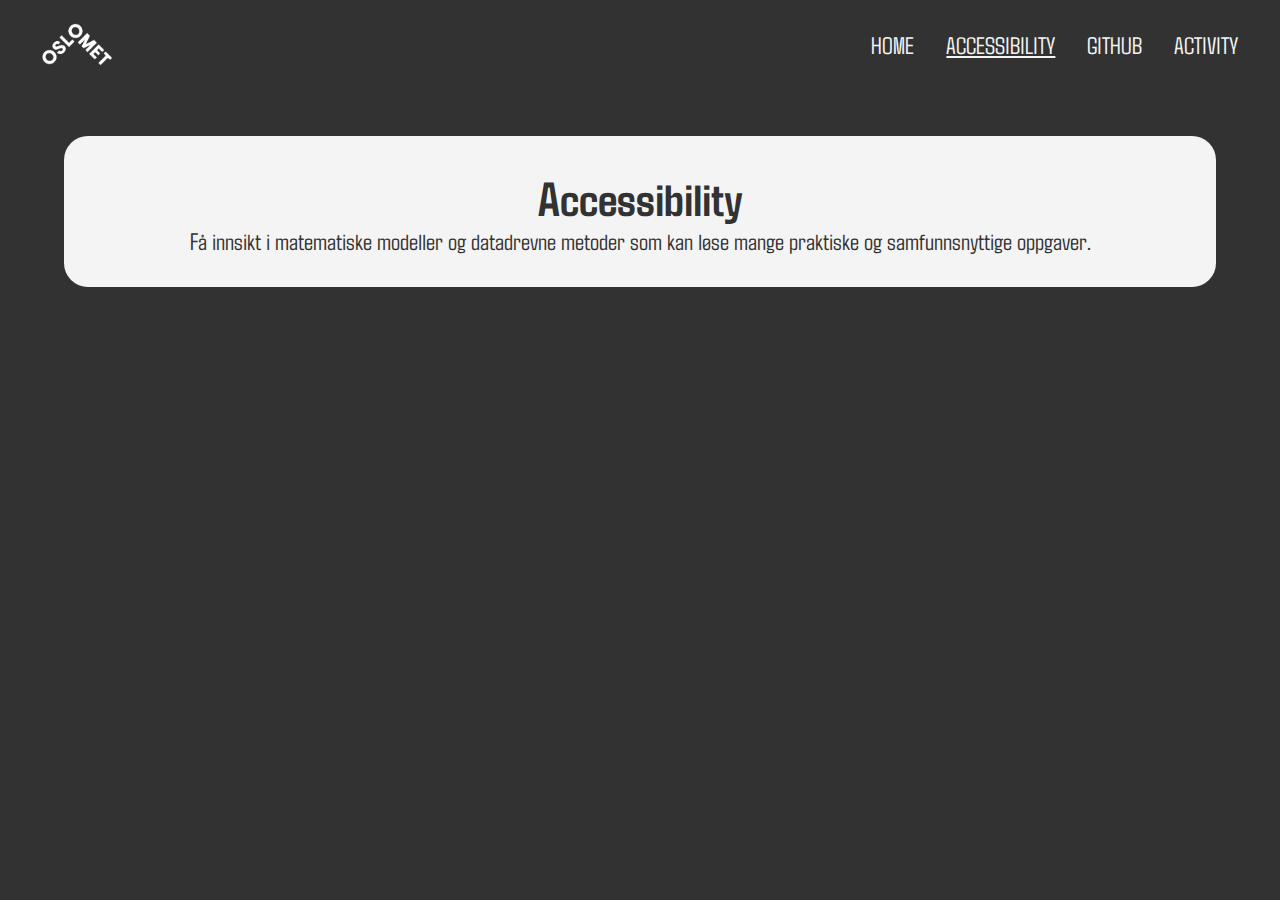
==== accessibility.html @ b0510d9d "added radio, makes the checkboxes work" ====
<!DOCTYPE html>
<html lang="en">
<head>
    <meta charset="UTF-8">
    <meta name="viewport" content="width=device-width, initial-scale=1.0">
    <title>Document</title>
    <link rel="stylesheet" href="./styling/stylesheet.css">
    <link rel="stylesheet" href="https://fonts.googleapis.com/css2?family=Material+Symbols+Outlined:opsz,wght,FILL,GRAD@20..48,100..700,0..1,-50..200" />
</head>
<body>
    <header>
        <nav>
            <input type="checkbox" id="burger-toggle">
            <a class="logo" href="/">
                <img src="./media/logo.png" alt="logo"></img>
            </a>

            <button class="burger" aria-label="Toggle navigation">
                <label for="burger-toggle"><span class="material-symbols-outlined">menu</span></label>
            </button>
        
            <div class="nav-items-wrapper">
                <ul class="nav-items">
                    <li><a href="index.html">Home</a>
                    <li><a href="accessibility.html" id="pointer">Accessibility</a></li>
                    <li><a href="github.html">Github</a></li>
                    <li><a href="activity.html">Activity</a></li>
                </ul>
            </div>
        </nav>
    </header>

    <main>
        <section class="header-container">
            <h1>Accessibility</h1>
            <p>Få innsikt i matematiske modeller og datadrevne metoder
                 som kan løse mange praktiske og samfunnsnyttige oppgaver.
            </p>
        </section>
    </main>
    
</body>
</html>
---- styling/stylesheet.css ----
/*Google font imported from https://fonts.google.com/selection*/
@import url('https://fonts.googleapis.com/css2?family=Agdasima:wght@400;700&family=Moderustic:wght@300..800&family=Roboto:ital,wght@0,100;0,300;0,400;0,500;0,700;0,900;1,100;1,300;1,400;1,500;1,700;1,900&display=swap');
/* reset some margins, paddings and box */
* {
    margin: 0;
    padding: 0;
    box-sizing: border-box;
}

:root {
    font-family: "Agdasima", sans-serif;
    --main-light: rgb(244, 244, 244);
    --main-normal: rgb(143, 143, 143);
    --main-dark: rgb(86, 86, 86);
    --main-darker: rgb(50,50,50);
    --activity-light: rgb(240,235,231);
    --activity-normal: rgb(100,57,17);
    --activity-dark : rgb(75,43,13);
    --activity-darker: rgb(35,20,6);
    --16px : 1rem;
    --24px : 1.5rem;
    --32px : 2rem;
    --300px : 18.75rem;
}

body {
    background-color: var(--main-darker);
    margin: 0;
    padding: 0;
}

h1 {
    font-size: 3rem;
}

h2 {
    font-size: 3rem;
}

h3 {
    font-size: 2rem;
}

h4 {
    font-size: 2rem;
}

p {
    font-size: 1.5rem;
}

a {
    text-decoration: none;
}

label {
    cursor: pointer;
}

button{
    text-decoration: none;
    font-size: 1rem;
    padding: 1rem;
    border-radius: 1.5rem;
    border: none;
    cursor: pointer;
    display: inline-block;
}

.button-primary{
    background-color: var(--main-dark);
    color: var(--main-light);
}

.button-secondary {
    background-color: var(--main-light);
    color: var(--main-dark);
}

img {
    margin: 0;
}

li {
    list-style: none;
}

section {
    padding: 2rem;
}

/* general styling of navbar */
nav {
    /*position: fixed;*/
    z-index: 1000;
    height: 5.5rem;
    width: 100%;
    display: flex;
    background-color: var(--main-darker);
    justify-content: space-between;
    align-items: center;
    padding: 0.6rem;
    margin: 0;
}

/* This is for the burgermenu, we don't want the checkbox to be visible, and the toggle is invisible on larger devices */
nav input, .burger {
    display: none;
}


/* placing the menu toggle in correct position, removing html button styling*/
.burger {
    border: none;
    background-color: transparent;
    border-radius: 0;
    width: 1.25rem;
    color: var(--main-light);
    padding: 0;
    margin: 0 2rem 0 auto;
}

/* styling burger menu toggle */
.burger span {
    font-size: 2rem;
    cursor: pointer;
}

/* Placing the logo in a fitting position, height set to 100% so that any image inside will fit the 80px height of the navbar */
.logo {
    height: 100%;
    margin: 0 auto 0 2rem;
    padding: 0;
}


/* Making the logo white */
.logo img {
    filter: brightness(0) invert(1);
    height: 100%;
}

/* Aligning nav links */
.nav-items {
    margin-right: 2rem;
    display: flex;
    justify-content: space-between;
    gap: 2rem;
}


/* styling the nav-links, added a small transition */
.nav-items-wrapper a {
    font-weight: 500;
    text-transform: uppercase;
    font-size: 1.5rem;
    text-decoration: underline rgba(255, 255, 255, 0);
    color: var(--main-light);
    transition: text-decoration-color 400ms ease-in-out;

}


/* navbar outline for current page */
#pointer {
    text-decoration: underline var(--main-light);
}

/* navbar outline when link is hovered */
.nav-items-wrapper a:hover {
    text-decoration: underline var(--main-light);
}

main {
    display: flex;
    flex-direction: column;
    justify-content: space-between;
    gap: 3rem;
    width: 90%;
    margin: 0 auto;
}

.header-container, .video-container {
    background-color: var(--main-light);
    margin-top: 3rem;
    width: 100%;
    color: var(--main-darker);
    font-size: 2rem;
    border-radius: 1.5rem;
    padding: 2rem;
    text-align: center;
    align-items: center;
}

.video-container {
    display: grid;
    grid-template-rows: 1fr 3fr;
    grid-template-columns: repeat(2, 1fr);
}

.video-container h1 {
    grid-column: span 2;
}

.video-container p {
    font-size: 3rem;
}

video {
    border-radius: 1.5rem;
    width: 100%;
}

.program-list {
    border-radius: 1.5rem;
    background-color: var(--main-light);
    display: flex;
    flex-direction: column;
    width: 100%;
    color: var(--main-dark);
    justify-items: center;
    align-items: center;
    text-align: center;
}

.program-list .grid-container {
    width: 100%;
    display: grid;
    grid-template-rows: auto;
    grid-template-columns: repeat(4, 1fr);
    justify-content: space-between;
    font-size: 1.5rem;
    gap: 2rem;
    padding: 2rem;
}

.info-container {
    margin-top: 2rem;
    color: var(--main-light);
}

.info-wrapper {
    margin-top: 2rem;
    height: 100%;
    display: grid;
    grid-template-rows: 1fr 1fr;
    grid-template-columns: 1fr 1fr;
    justify-content: space-between;
    gap: 2rem;
}

.info-box, .info-box3 {
    padding: 2rem;
    border-radius: 1.5rem;
    background-color: var(--main-normal);
    font-size: 1.5rem;
}

.info-box {
    grid-column: span 1;
}

.info-box3 {
    grid-row: 1 / 3;
    grid-column: 2 / 3;

}

.info-box p, .info-box3 p {
    font-size: 2rem;
}

.info-box3 p {
    line-height: 1.5;
}

.studie-oppbygning {
    margin-top: 2rem;
    background-color: var(--main-light);
    border-radius: 1.5rem;
    width: 100%;
    display: flex;
    flex-direction: column;
    justify-content: space-between;
    gap: 2rem;
    color: var(--main-dark);
    align-items: center;
    justify-items: center;

}


.studie-oppbygning input {
    display: none;
}

.studieaar {
    display: flex;
    flex-direction: column;
}

.studieaar h3 {
    justify-self: center;
}

.semester {
    display: flex;
    flex-direction: column;
    justify-content: space-between;
    gap: 1rem;
    padding: 1rem;
}

.semester:not(:last-child) {
    border-bottom: solid;
    margin-bottom: 1rem;
}

.button-group {
    width: 80%;
    display: flex;
    justify-content: space-between;
    gap: 0;
}
.emnegruppe {
    display: grid;
    width: 100%;
    grid-template-columns: repeat(4, 1fr);
    margin: auto;
    justify-content: space-between;
    gap: 1rem;
}

.emne {
    border-top: solid;
    padding: 1.5rem;
    display: flex;
    flex-direction: column;
    justify-content: space-between;
    gap: 0.5rem;
    /*background-color: pink;*/
}

.emne a {
    font-size: 1.5rem;
    color: var(--main-dark);
    text-decoration:  underline var(--main-light) ;
    transition: text-decoration-color 400ms ease-in-out;
    padding: auto;
}

.emne a:hover{
    text-decoration: underline var(--main-darker);
}

#forsteaar:target, #andreaar:target, #tredjeaar:target {
    display: flex;
}

#forsteaar, #andreaar, #tredjeaar  {
    display: none;
}

#MOF3:checked ~ #emnegruppeMOF3, #SODM3:checked ~ #emnegruppeSODM3 , #VB3:checked ~ #emnegruppeSODM3,
#MOF4:checked ~ #emnegruppeMOF4, #SODM4:checked ~ #emnegruppeSODM4 , #VB4:checked ~ #emnegruppeVB4,
#MOF5:checked ~ #emnegruppeMOF5, #SODM5:checked ~ #emnegruppeSODM5 , #VB5:checked ~ #emnegruppeVB5,
#MOF6:checked ~ #emnegruppeMOF6, #SODM6:checked ~ #emnegruppeSODM6 , #VB6:checked ~ #emnegruppeVB6 {
    display: grid;
}

#emnegruppeMOF3, #emnegruppeSODM3,
#emnegruppeMOF4, #emnegruppeSODM4, #emnegruppeVB4,
#emnegruppeMOF5, #emnegruppeSODM5, #emnegruppeVB5,
#emnegruppeMOF6, #emnegruppeSODM6, #emnegruppeVB6 {
    display: none;
}


/* media query for small devices like phones and smaller tablets */
@media (max-width:48em){

    /* styling dropdown navbar menu. The menu is invisible when the toggle is unclicked */
    .nav-items-wrapper {
        height: 28rem;
        position: absolute;
        top: 5.5rem;
        display: none;
        left: 0;
        width: 100vw;
        background-color: rgb(51, 50, 52);;
    }

    /* Adjusting link sizing */
    .nav-items-wrapper a {
        font-size: 2rem;
    }

    /* justifying links for the dropdown navbar */
    .nav-items {
        height: 100%;
        width: 100%;
        flex-direction: column;
        justify-content: center;
        gap: 3rem;
        margin-left: 2rem;
    }

    /* display toggle*/
    .burger {
        display: block;
    }

    /* when toggle is cliked nav links appear */
    #burger-toggle:checked ~ .nav-items-wrapper {
        display: block;
    }

    .video-container {
        display: flex;
        flex-direction: column;
        justify-content: space-between;
        gap: 2rem;
    }

    .video-container p {
        font-size: 2rem;
    }

    .program-list .grid-container {
        text-align: left;
        grid-template-columns: 1fr;
    }

    .info-wrapper {
        grid-template-rows: auto;
        grid-template-columns: 1;
    }

    .info-box, .info-box3 {
        grid-column: 1;
    }
    

}


/* media query for small devices like phones */
@media (min-width: 48.01em) and (max-width:63em) {
    .video-container {
        display: flex;
        flex-direction: column;
        justify-content: space-between;
        gap: 2rem;
    }
    .video-container p {
        font-size: 2rem;
    }

    .program-list .grid-container {
        text-align: left;
        grid-template-columns: repeat(2, 1fr);
    }

    .info-wrapper {
        grid-template-rows: auto;
        grid-template-columns: 1fr;
    }

    .info-box, .info-box3 {
        grid-column: 1;
    }
}


/* media query for desktops */
@media (min-width:64.1em) {

}
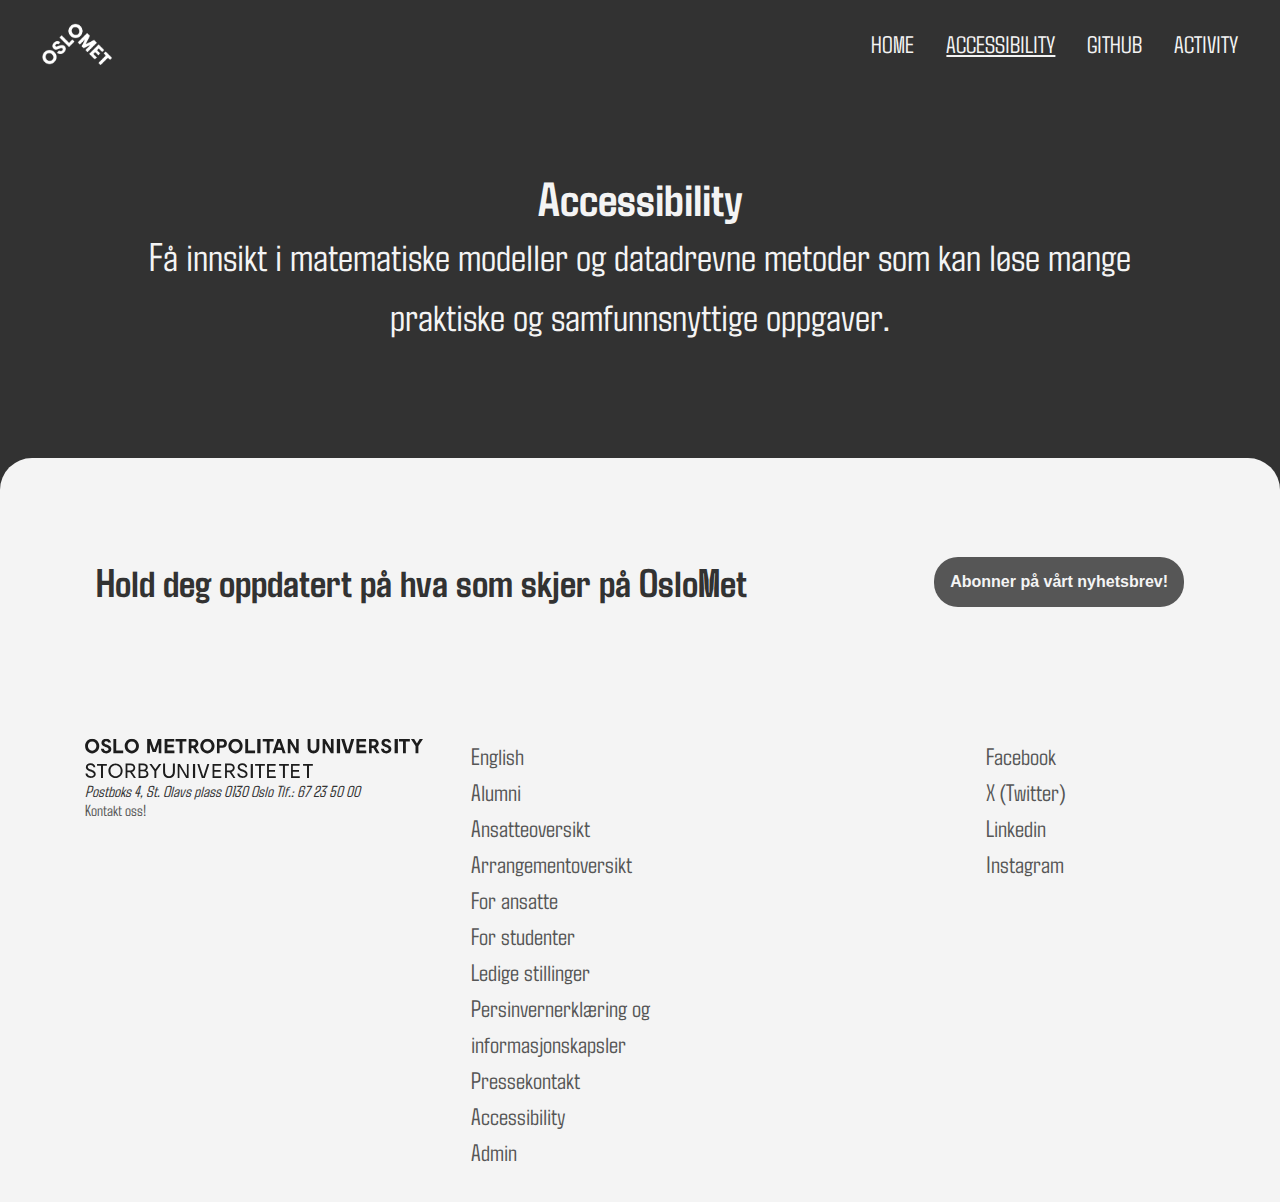
==== commit f4f41b27: "added footer to all pages" ====
--- a/accessibility.html
+++ b/accessibility.html
@@ -39,5 +39,41 @@
         </section>
     </main>
     
+    <footer>
+        <div class="footer-header">
+            <h2>Hold deg oppdatert på hva som skjer på OsloMet</h2>
+            <button class="button-primary">Abonner på vårt nyhetsbrev!</button>
+        </div>
+        <section class="footer-main column-3">
+            <div>
+                <figure><img src="./media/logo-footer.svg" alt="Oslo met logo"></figure>
+                <address>
+                    Postboks 4, St. Olavs plass
+                    0130 Oslo
+                    Tlf.: 67 23 50 00
+                </address>
+                <a href="/">Kontakt oss!</a>
+            </div>
+            <ul>
+                <li><a href="/">English</a></li>
+                <li><a href="/">Alumni</a></li>
+                <li><a href="/">Ansatteoversikt</a></li>
+                <li><a href="/">Arrangementoversikt</a></li>
+                <li><a href="/">For ansatte</a></li>
+                <li><a href="/">For studenter</a></li>
+                <li><a href="/">Ledige stillinger</a></li>
+                <li><a href="/">Persinvernerklæring og informasjonskapsler</a></li>
+                <li><a href="/">Pressekontakt</a></li>
+                <li><a href="/">Accessibility</a></li>
+                <li><a href="/">Admin</a></li>
+            </ul>
+            <ul>
+                <li><a href="">Facebook</a></li>
+                <li><a href="">X (Twitter)</a></li>
+                <li><a href="">Linkedin</a></li>
+                <li><a href="">Instagram</a></li>
+            </ul>
+        </section>
+    </footer>
 </body>
 </html>--- a/styling/stylesheet.css
+++ b/styling/stylesheet.css
@@ -31,11 +31,12 @@
 }
 
 h1 {
+    text-align: center;
     font-size: 3rem;
 }
 
 h2 {
-    font-size: 3rem;
+    font-size: 2.5rem;
 }
 
 h3 {
@@ -46,8 +47,9 @@
     font-size: 2rem;
 }
 
-p {
+p, li {
     font-size: 1.5rem;
+    line-height: 1.5;
 }
 
 a {
@@ -61,6 +63,7 @@
 button{
     text-decoration: none;
     font-size: 1rem;
+    font-weight: 600;
     padding: 1rem;
     border-radius: 1.5rem;
     border: none;
@@ -79,15 +82,20 @@
 }
 
 img {
+    width: 100%;
     margin: 0;
 }
 
-li {
-    list-style: none;
+ul {
+    list-style-type: none;
 }
 
 section {
     padding: 2rem;
+}
+
+table, th, td {
+    padding: 1rem;
 }
 
 /* general styling of navbar */
@@ -161,7 +169,6 @@
 
 }
 
-
 /* navbar outline for current page */
 #pointer {
     text-decoration: underline var(--main-light);
@@ -177,19 +184,15 @@
     flex-direction: column;
     justify-content: space-between;
     gap: 3rem;
-    width: 90%;
-    margin: 0 auto;
+    width: 85%;
+    margin: auto;
 }
 
 .header-container, .video-container {
-    background-color: var(--main-light);
     margin-top: 3rem;
     width: 100%;
-    color: var(--main-darker);
-    font-size: 2rem;
-    border-radius: 1.5rem;
+    color: var(--main-light);
     padding: 2rem;
-    text-align: center;
     align-items: center;
 }
 
@@ -203,11 +206,13 @@
     grid-column: span 2;
 }
 
-.video-container p {
-    font-size: 3rem;
+.video-container p, .header-container p {
+    font-size: 2.5rem;
+    text-align: center;
 }
 
 video {
+    border: solid var(--main-light) 0.2rem;
     border-radius: 1.5rem;
     width: 100%;
 }
@@ -217,7 +222,6 @@
     background-color: var(--main-light);
     display: flex;
     flex-direction: column;
-    width: 100%;
     color: var(--main-dark);
     justify-items: center;
     align-items: center;
@@ -230,53 +234,73 @@
     grid-template-rows: auto;
     grid-template-columns: repeat(4, 1fr);
     justify-content: space-between;
-    font-size: 1.5rem;
+    margin: 1rem;
     gap: 2rem;
-    padding: 2rem;
 }
 
 .info-container {
-    margin-top: 2rem;
+    display: flex;
+    flex-direction: column;
+    gap: 2rem;
     color: var(--main-light);
 }
 
 .info-wrapper {
     margin-top: 2rem;
-    height: 100%;
-    display: grid;
-    grid-template-rows: 1fr 1fr;
-    grid-template-columns: 1fr 1fr;
-    justify-content: space-between;
+    display: grid;
+    grid-template-rows: auto;
+    justify-content: center;
     gap: 2rem;
 }
 
-.info-box, .info-box3 {
+.column-3 {
+    grid-template-columns: repeat(auto-fit, minmax(23rem, 1fr));
+}
+
+.column-3 > .info-box:first-child {
+    grid-column: 1 / -1;
+}
+
+.column-2 {
+    grid-template-columns: repeat(auto-fit, minmax(23rem, 1fr));
+}
+.row {
+    /*grid-template-columns: repeat(1, 1fr);*/
+}
+
+.article-box {
+    width: 100%;
+    line-height: 2;
+    border-radius: var(--24px);
+    display: grid;
+    grid-template-rows: auto;
+    grid-template-columns: repeat(auto-fit, minmax(23rem, 1fr));
+    align-items: center;
+}
+
+.article-box img {
+    border: solid var(--main-dark) 0.2rem;
+    border-radius: 1.5rem;
+}
+
+.info-box {
     padding: 2rem;
     border-radius: 1.5rem;
     background-color: var(--main-normal);
     font-size: 1.5rem;
 }
 
-.info-box {
-    grid-column: span 1;
-}
-
-.info-box3 {
-    grid-row: 1 / 3;
-    grid-column: 2 / 3;
-
-}
-
-.info-box p, .info-box3 p {
-    font-size: 2rem;
-}
-
-.info-box3 p {
-    line-height: 1.5;
+.info-box ul {
+    padding-left: var(--24px);
+    list-style: inside;
+}
+
+.light {
+    background-color: var(--main-light);
+    color: var(--main-dark);
 }
 
 .studie-oppbygning {
-    margin-top: 2rem;
     background-color: var(--main-light);
     border-radius: 1.5rem;
     width: 100%;
@@ -296,8 +320,11 @@
 }
 
 .studieaar {
+    width: 100%;
     display: flex;
     flex-direction: column;
+    justify-content: space-between;
+    align-items: center;
 }
 
 .studieaar h3 {
@@ -305,6 +332,7 @@
 }
 
 .semester {
+    width: 100%;
     display: flex;
     flex-direction: column;
     justify-content: space-between;
@@ -323,34 +351,15 @@
     justify-content: space-between;
     gap: 0;
 }
-.emnegruppe {
-    display: grid;
-    width: 100%;
-    grid-template-columns: repeat(4, 1fr);
-    margin: auto;
-    justify-content: space-between;
-    gap: 1rem;
-}
-
-.emne {
-    border-top: solid;
-    padding: 1.5rem;
-    display: flex;
-    flex-direction: column;
-    justify-content: space-between;
-    gap: 0.5rem;
-    /*background-color: pink;*/
-}
-
-.emne a {
-    font-size: 1.5rem;
+
+.emnegruppe a, footer a {
     color: var(--main-dark);
     text-decoration:  underline var(--main-light) ;
     transition: text-decoration-color 400ms ease-in-out;
     padding: auto;
 }
 
-.emne a:hover{
+.emnegruppe a:hover, footer a:hover{
     text-decoration: underline var(--main-darker);
 }
 
@@ -376,9 +385,50 @@
     display: none;
 }
 
+footer {
+    margin-top: 5rem;
+    display: grid;
+    grid-template-rows: repeat(3, 1fr);
+    grid-template-columns: repeat(3, 1fr);
+    background-color: var(--main-light);
+    color: var(--main-darker);
+    border-radius: 2rem 2rem 0 0;
+    justify-content: center;
+    align-items: center;
+    justify-items: center;
+
+}
+
+.footer-header {
+    grid-row: span 1;
+    grid-column: span 3;
+    display: flex;
+    width: 85%;
+    justify-content: space-between;
+    justify-items: center;
+
+}
+
+.footer-main {
+    grid-row: span 2;
+    grid-column: span 3;
+    display: grid;
+    width: 85%;
+    justify-content: center;
+    gap: 3rem;
+    grid-template-columns: repeat(3, 33%);
+}
+
+footer ul {
+    justify-self: center;
+}
 
 /* media query for small devices like phones and smaller tablets */
 @media (max-width:48em){
+
+    p, li {
+        font-size: 1.5rem;
+    }
 
     /* styling dropdown navbar menu. The menu is invisible when the toggle is unclicked */
     .nav-items-wrapper {
@@ -416,7 +466,7 @@
         display: block;
     }
 
-    .video-container {
+    .video-container, .footer-header, .footer-main {
         display: flex;
         flex-direction: column;
         justify-content: space-between;
@@ -431,15 +481,6 @@
         text-align: left;
         grid-template-columns: 1fr;
     }
-
-    .info-wrapper {
-        grid-template-rows: auto;
-        grid-template-columns: 1;
-    }
-
-    .info-box, .info-box3 {
-        grid-column: 1;
-    }
     
 
 }
@@ -447,7 +488,7 @@
 
 /* media query for small devices like phones */
 @media (min-width: 48.01em) and (max-width:63em) {
-    .video-container {
+    .video-container, .footer-header, .footer-main {
         display: flex;
         flex-direction: column;
         justify-content: space-between;
@@ -461,15 +502,6 @@
         text-align: left;
         grid-template-columns: repeat(2, 1fr);
     }
-
-    .info-wrapper {
-        grid-template-rows: auto;
-        grid-template-columns: 1fr;
-    }
-
-    .info-box, .info-box3 {
-        grid-column: 1;
-    }
 }
 
 
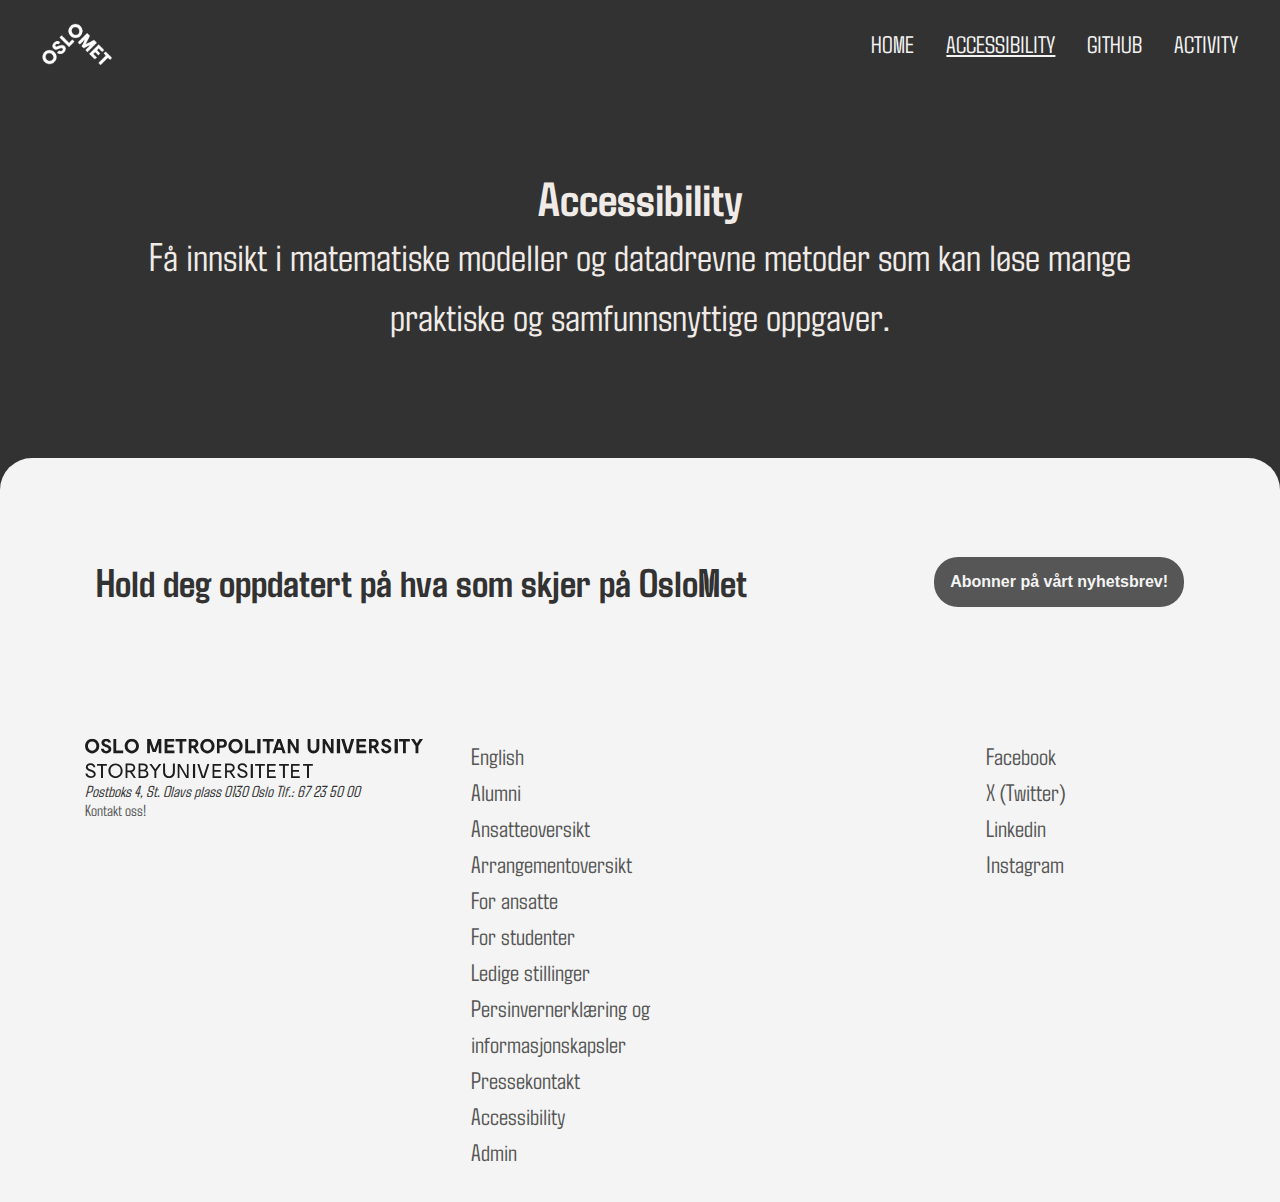
==== commit 618c7930: "began styling activity" ====
--- a/accessibility.html
+++ b/accessibility.html
@@ -31,7 +31,7 @@
     </header>
 
     <main>
-        <section class="header-container">
+        <section class="header-container activity-header">
             <h1>Accessibility</h1>
             <p>Få innsikt i matematiske modeller og datadrevne metoder
                  som kan løse mange praktiske og samfunnsnyttige oppgaver.
--- a/styling/stylesheet.css
+++ b/styling/stylesheet.css
@@ -1,6 +1,7 @@
 
 /*Google font imported from https://fonts.google.com/selection*/
 @import url('https://fonts.googleapis.com/css2?family=Agdasima:wght@400;700&family=Moderustic:wght@300..800&family=Roboto:ital,wght@0,100;0,300;0,400;0,500;0,700;0,900;1,100;1,300;1,400;1,500;1,700;1,900&display=swap');
+@import url('https://fonts.googleapis.com/css2?family=Agdasima:wght@400;700&family=Khand:wght@300;400;500;600;700&family=Roboto:ital,wght@0,100;0,300;0,400;0,500;0,700;0,900;1,100;1,300;1,400;1,500;1,700;1,900&display=swap');
 /* reset some margins, paddings and box */
 * {
     margin: 0;
@@ -105,7 +106,6 @@
     height: 5.5rem;
     width: 100%;
     display: flex;
-    background-color: var(--main-darker);
     justify-content: space-between;
     align-items: center;
     padding: 0.6rem;
@@ -423,6 +423,34 @@
     justify-self: center;
 }
 
+.activity-body {
+    background-color: var(--activity-dark);
+    font-family: 'Khand', sans-serif;
+}
+
+.activity-header {
+    color: var(--activity-light);
+}
+
+.activity-footer {
+    background-color: var(--activity-light);
+}
+
+.activity-footer a {
+    background-color: var(--activity-light);
+    color: var(--activity-dark);
+}
+
+.activity-footer a {
+    text-decoration:  underline dotted var(--activity-light) ;
+}
+
+.activity-footer a:hover {
+    color: var(--activity-dark);
+    text-decoration:  underline dotted var(--activity-dark) ;
+    transition: text-decoration-color 400ms ease-in-out;
+    padding: auto;
+}
 /* media query for small devices like phones and smaller tablets */
 @media (max-width:48em){
 
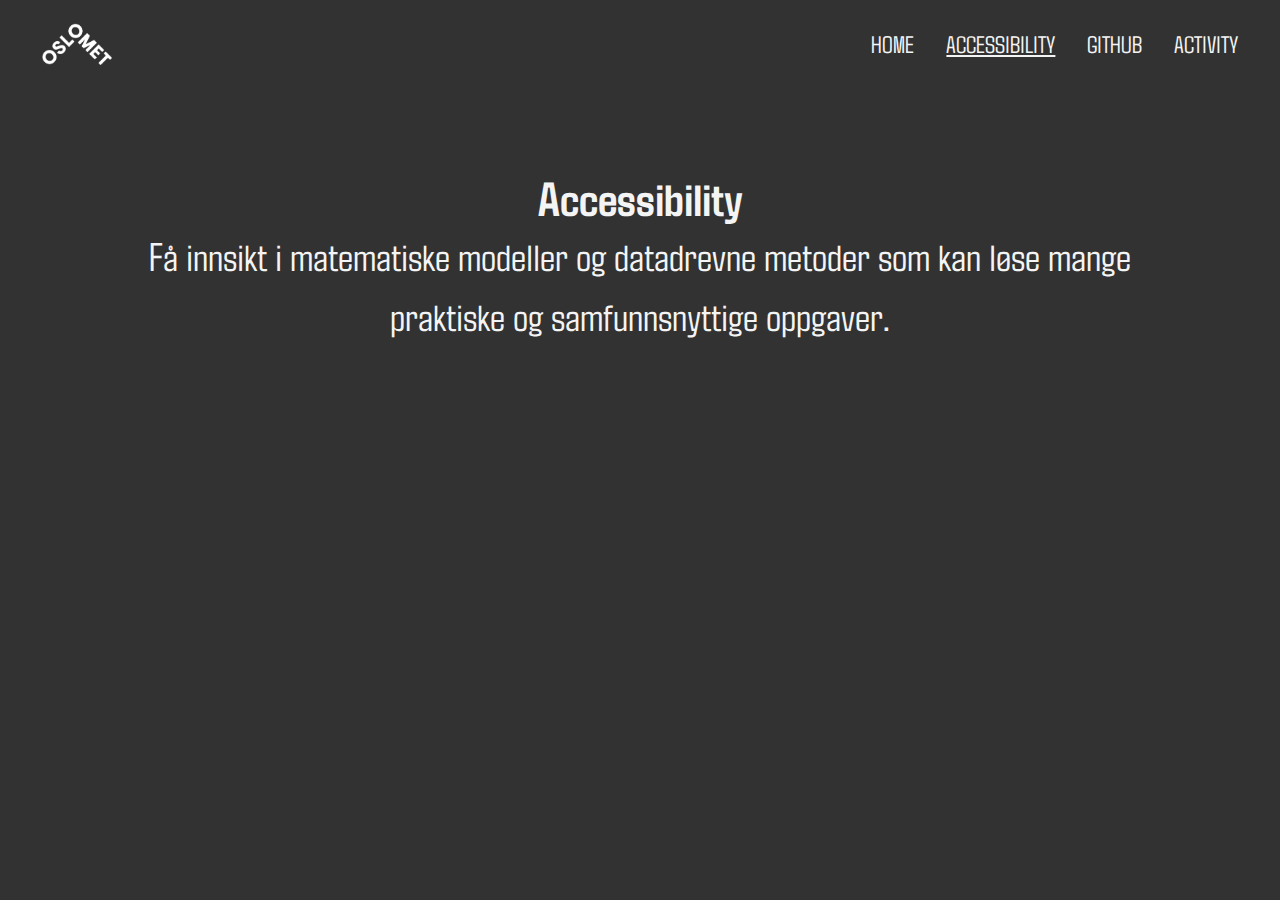
==== commit 7061f39d: "layout activity created" ====
--- a/accessibility.html
+++ b/accessibility.html
@@ -38,42 +38,4 @@
             </p>
         </section>
     </main>
-    
-    <footer>
-        <div class="footer-header">
-            <h2>Hold deg oppdatert på hva som skjer på OsloMet</h2>
-            <button class="button-primary">Abonner på vårt nyhetsbrev!</button>
-        </div>
-        <section class="footer-main column-3">
-            <div>
-                <figure><img src="./media/logo-footer.svg" alt="Oslo met logo"></figure>
-                <address>
-                    Postboks 4, St. Olavs plass
-                    0130 Oslo
-                    Tlf.: 67 23 50 00
-                </address>
-                <a href="/">Kontakt oss!</a>
-            </div>
-            <ul>
-                <li><a href="/">English</a></li>
-                <li><a href="/">Alumni</a></li>
-                <li><a href="/">Ansatteoversikt</a></li>
-                <li><a href="/">Arrangementoversikt</a></li>
-                <li><a href="/">For ansatte</a></li>
-                <li><a href="/">For studenter</a></li>
-                <li><a href="/">Ledige stillinger</a></li>
-                <li><a href="/">Persinvernerklæring og informasjonskapsler</a></li>
-                <li><a href="/">Pressekontakt</a></li>
-                <li><a href="/">Accessibility</a></li>
-                <li><a href="/">Admin</a></li>
-            </ul>
-            <ul>
-                <li><a href="">Facebook</a></li>
-                <li><a href="">X (Twitter)</a></li>
-                <li><a href="">Linkedin</a></li>
-                <li><a href="">Instagram</a></li>
-            </ul>
-        </section>
-    </footer>
-</body>
-</html>+    --- a/styling/stylesheet.css
+++ b/styling/stylesheet.css
@@ -147,6 +147,7 @@
 .logo img {
     filter: brightness(0) invert(1);
     height: 100%;
+    width: auto;
 }
 
 /* Aligning nav links */
@@ -423,117 +424,23 @@
     justify-self: center;
 }
 
-.activity-body {
+.activity {
     background-color: var(--activity-dark);
     font-family: 'Khand', sans-serif;
 }
 
-.activity-header {
+.activity header {
     color: var(--activity-light);
 }
 
-.activity-footer {
-    background-color: var(--activity-light);
-}
-
-.activity-footer a {
+.activity footer, .activity footer a {
     background-color: var(--activity-light);
     color: var(--activity-dark);
 }
 
-.activity-footer a {
+.activity footer a {
     text-decoration:  underline dotted var(--activity-light) ;
 }
 
-.activity-footer a:hover {
-    color: var(--activity-dark);
-    text-decoration:  underline dotted var(--activity-dark) ;
-    transition: text-decoration-color 400ms ease-in-out;
-    padding: auto;
-}
-/* media query for small devices like phones and smaller tablets */
-@media (max-width:48em){
-
-    p, li {
-        font-size: 1.5rem;
-    }
-
-    /* styling dropdown navbar menu. The menu is invisible when the toggle is unclicked */
-    .nav-items-wrapper {
-        height: 28rem;
-        position: absolute;
-        top: 5.5rem;
-        display: none;
-        left: 0;
-        width: 100vw;
-        background-color: rgb(51, 50, 52);;
-    }
-
-    /* Adjusting link sizing */
-    .nav-items-wrapper a {
-        font-size: 2rem;
-    }
-
-    /* justifying links for the dropdown navbar */
-    .nav-items {
-        height: 100%;
-        width: 100%;
-        flex-direction: column;
-        justify-content: center;
-        gap: 3rem;
-        margin-left: 2rem;
-    }
-
-    /* display toggle*/
-    .burger {
-        display: block;
-    }
-
-    /* when toggle is cliked nav links appear */
-    #burger-toggle:checked ~ .nav-items-wrapper {
-        display: block;
-    }
-
-    .video-container, .footer-header, .footer-main {
-        display: flex;
-        flex-direction: column;
-        justify-content: space-between;
-        gap: 2rem;
-    }
-
-    .video-container p {
-        font-size: 2rem;
-    }
-
-    .program-list .grid-container {
-        text-align: left;
-        grid-template-columns: 1fr;
-    }
-    
-
-}
-
-
-/* media query for small devices like phones */
-@media (min-width: 48.01em) and (max-width:63em) {
-    .video-container, .footer-header, .footer-main {
-        display: flex;
-        flex-direction: column;
-        justify-content: space-between;
-        gap: 2rem;
-    }
-    .video-container p {
-        font-size: 2rem;
-    }
-
-    .program-list .grid-container {
-        text-align: left;
-        grid-template-columns: repeat(2, 1fr);
-    }
-}
-
-
-/* media query for desktops */
-@media (min-width:64.1em) {
-
-}
+.activity footer a:hover {
+    color: var(-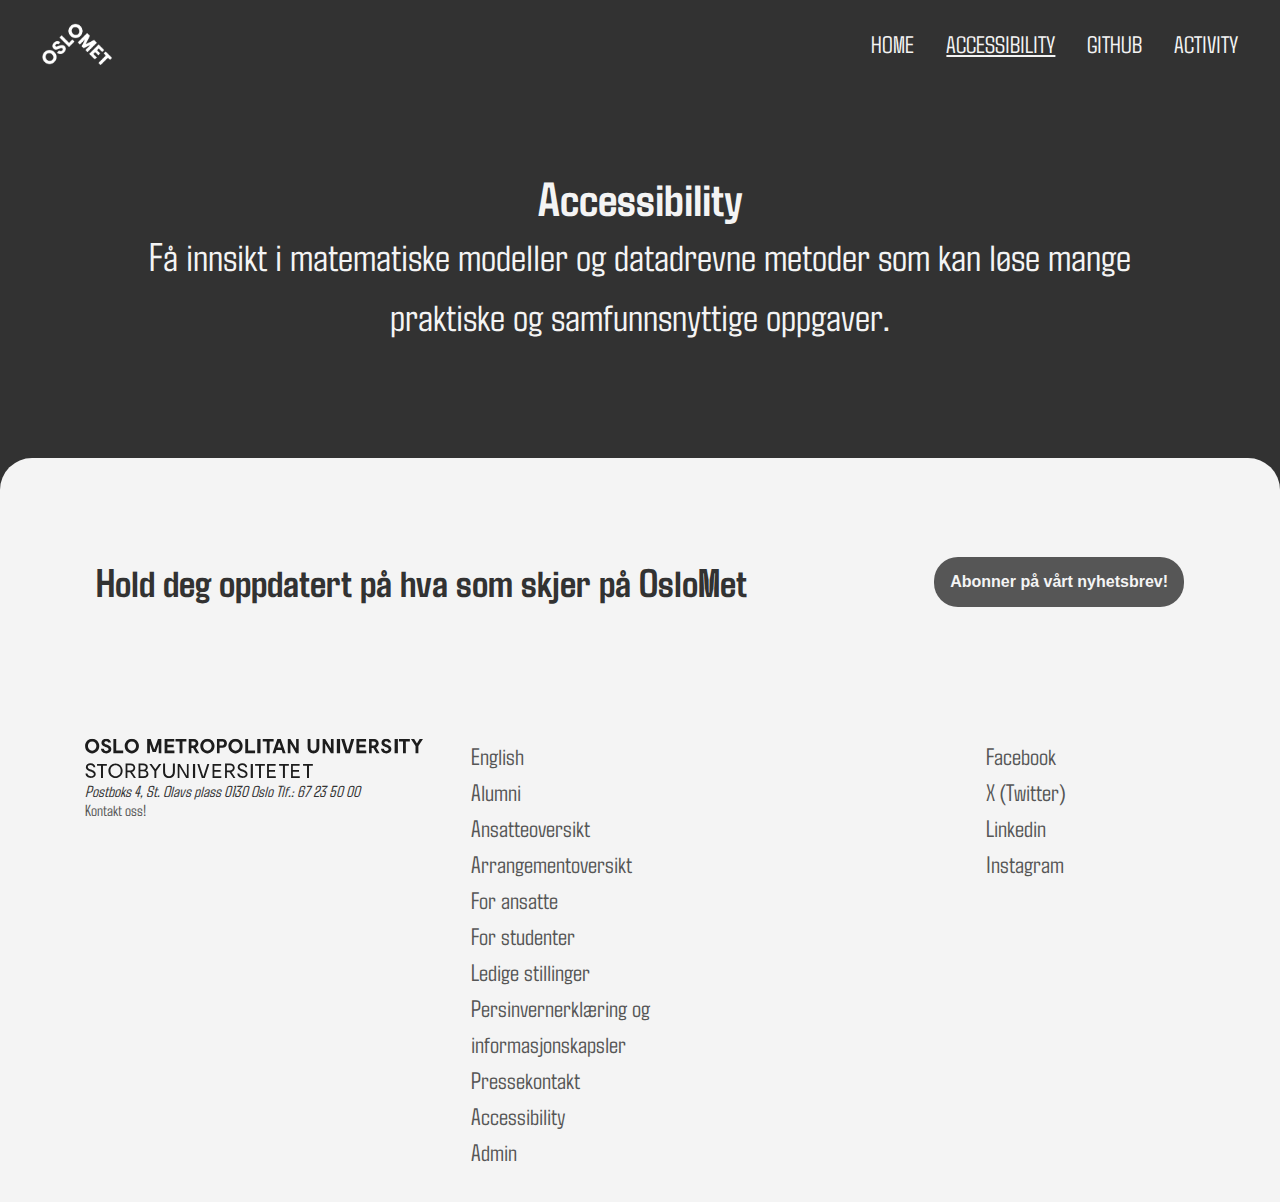
==== commit d3691266: "bug fix" ====
--- a/accessibility.html
+++ b/accessibility.html
@@ -38,4 +38,42 @@
             </p>
         </section>
     </main>
-    +    
+    <footer>
+        <div class="footer-header">
+            <h2>Hold deg oppdatert på hva som skjer på OsloMet</h2>
+            <button class="button-primary">Abonner på vårt nyhetsbrev!</button>
+        </div>
+        <section class="footer-main column-3">
+            <div>
+                <figure><img src="./media/logo-footer.svg" alt="Oslo met logo"></figure>
+                <address>
+                    Postboks 4, St. Olavs plass
+                    0130 Oslo
+                    Tlf.: 67 23 50 00
+                </address>
+                <a href="/">Kontakt oss!</a>
+            </div>
+            <ul>
+                <li><a href="/">English</a></li>
+                <li><a href="/">Alumni</a></li>
+                <li><a href="/">Ansatteoversikt</a></li>
+                <li><a href="/">Arrangementoversikt</a></li>
+                <li><a href="/">For ansatte</a></li>
+                <li><a href="/">For studenter</a></li>
+                <li><a href="/">Ledige stillinger</a></li>
+                <li><a href="/">Persinvernerklæring og informasjonskapsler</a></li>
+                <li><a href="/">Pressekontakt</a></li>
+                <li><a href="/">Accessibility</a></li>
+                <li><a href="/">Admin</a></li>
+            </ul>
+            <ul>
+                <li><a href="">Facebook</a></li>
+                <li><a href="">X (Twitter)</a></li>
+                <li><a href="">Linkedin</a></li>
+                <li><a href="">Instagram</a></li>
+            </ul>
+        </section>
+    </footer>
+</body>
+</html>--- a/styling/stylesheet.css
+++ b/styling/stylesheet.css
@@ -443,4 +443,94 @@
 }
 
 .activity footer a:hover {
-    color: var(-+    color: var(--activity-dark);
+    text-decoration:  underline dotted var(--activity-dark) ;
+    transition: text-decoration-color 400ms ease-in-out;
+    padding: auto;
+}
+/* media query for small devices like phones and smaller tablets */
+@media (max-width:48em){
+
+    p, li {
+        font-size: 1.5rem;
+    }
+
+    /* styling dropdown navbar menu. The menu is invisible when the toggle is unclicked */
+    .nav-items-wrapper {
+        height: 28rem;
+        position: absolute;
+        top: 5.5rem;
+        display: none;
+        left: 0;
+        width: 100vw;
+        background-color: rgb(51, 50, 52);;
+    }
+
+    /* Adjusting link sizing */
+    .nav-items-wrapper a {
+        font-size: 2rem;
+    }
+
+    /* justifying links for the dropdown navbar */
+    .nav-items {
+        height: 100%;
+        width: 100%;
+        flex-direction: column;
+        justify-content: center;
+        gap: 3rem;
+        margin-left: 2rem;
+    }
+
+    /* display toggle*/
+    .burger {
+        display: block;
+    }
+
+    /* when toggle is cliked nav links appear */
+    #burger-toggle:checked ~ .nav-items-wrapper {
+        display: block;
+    }
+
+    .video-container, .footer-header, .footer-main {
+        display: flex;
+        flex-direction: column;
+        justify-content: space-between;
+        gap: 2rem;
+    }
+
+    .video-container p {
+        font-size: 2rem;
+    }
+
+    .program-list .grid-container {
+        text-align: left;
+        grid-template-columns: 1fr;
+    }
+    
+
+}
+
+
+/* media query for small devices like phones */
+@media (min-width: 48.01em) and (max-width:63em) {
+    .video-container, .footer-header, .footer-main {
+        display: flex;
+        flex-direction: column;
+        justify-content: space-between;
+        gap: 2rem;
+    }
+    .video-container p {
+        font-size: 2rem;
+    }
+
+    .program-list .grid-container {
+        text-align: left;
+        grid-template-columns: repeat(2, 1fr);
+    }
+}
+
+
+/* media query for desktops */
+@media (min-width:64.1em) {
+
+}
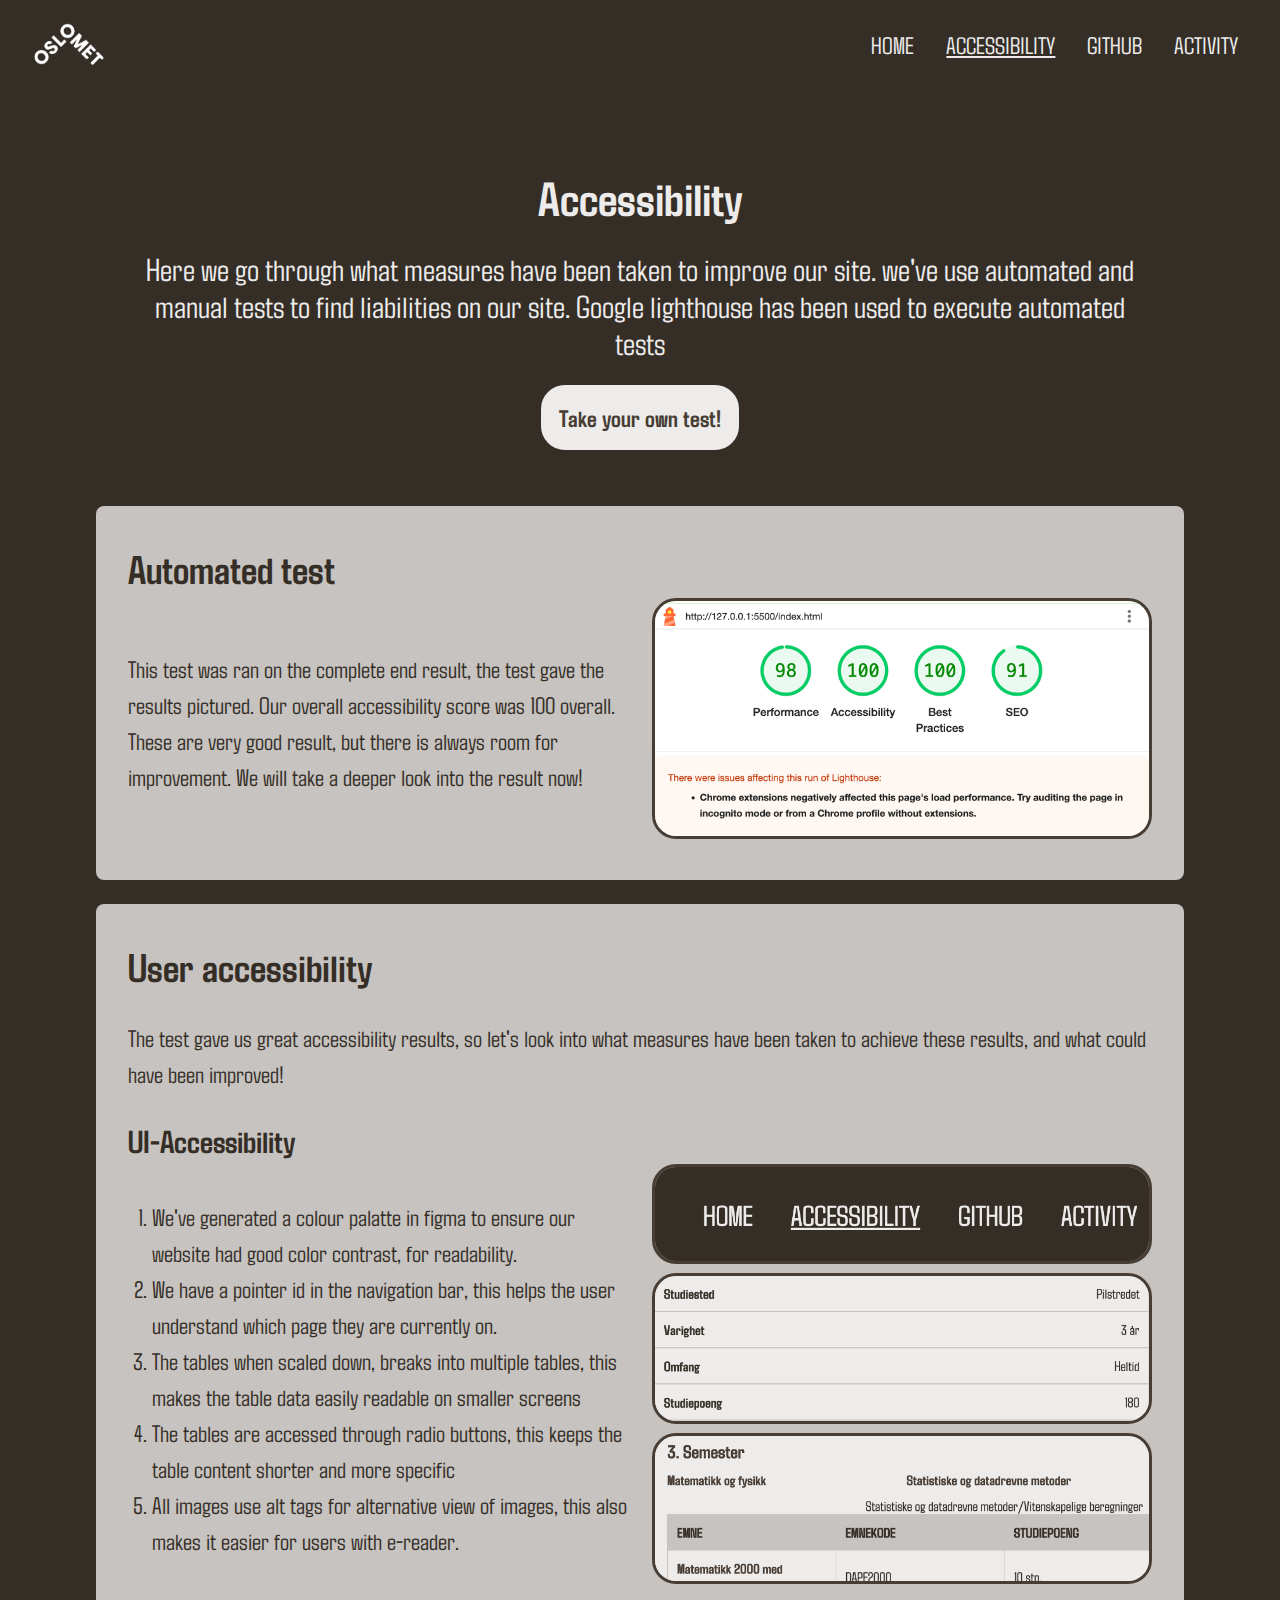
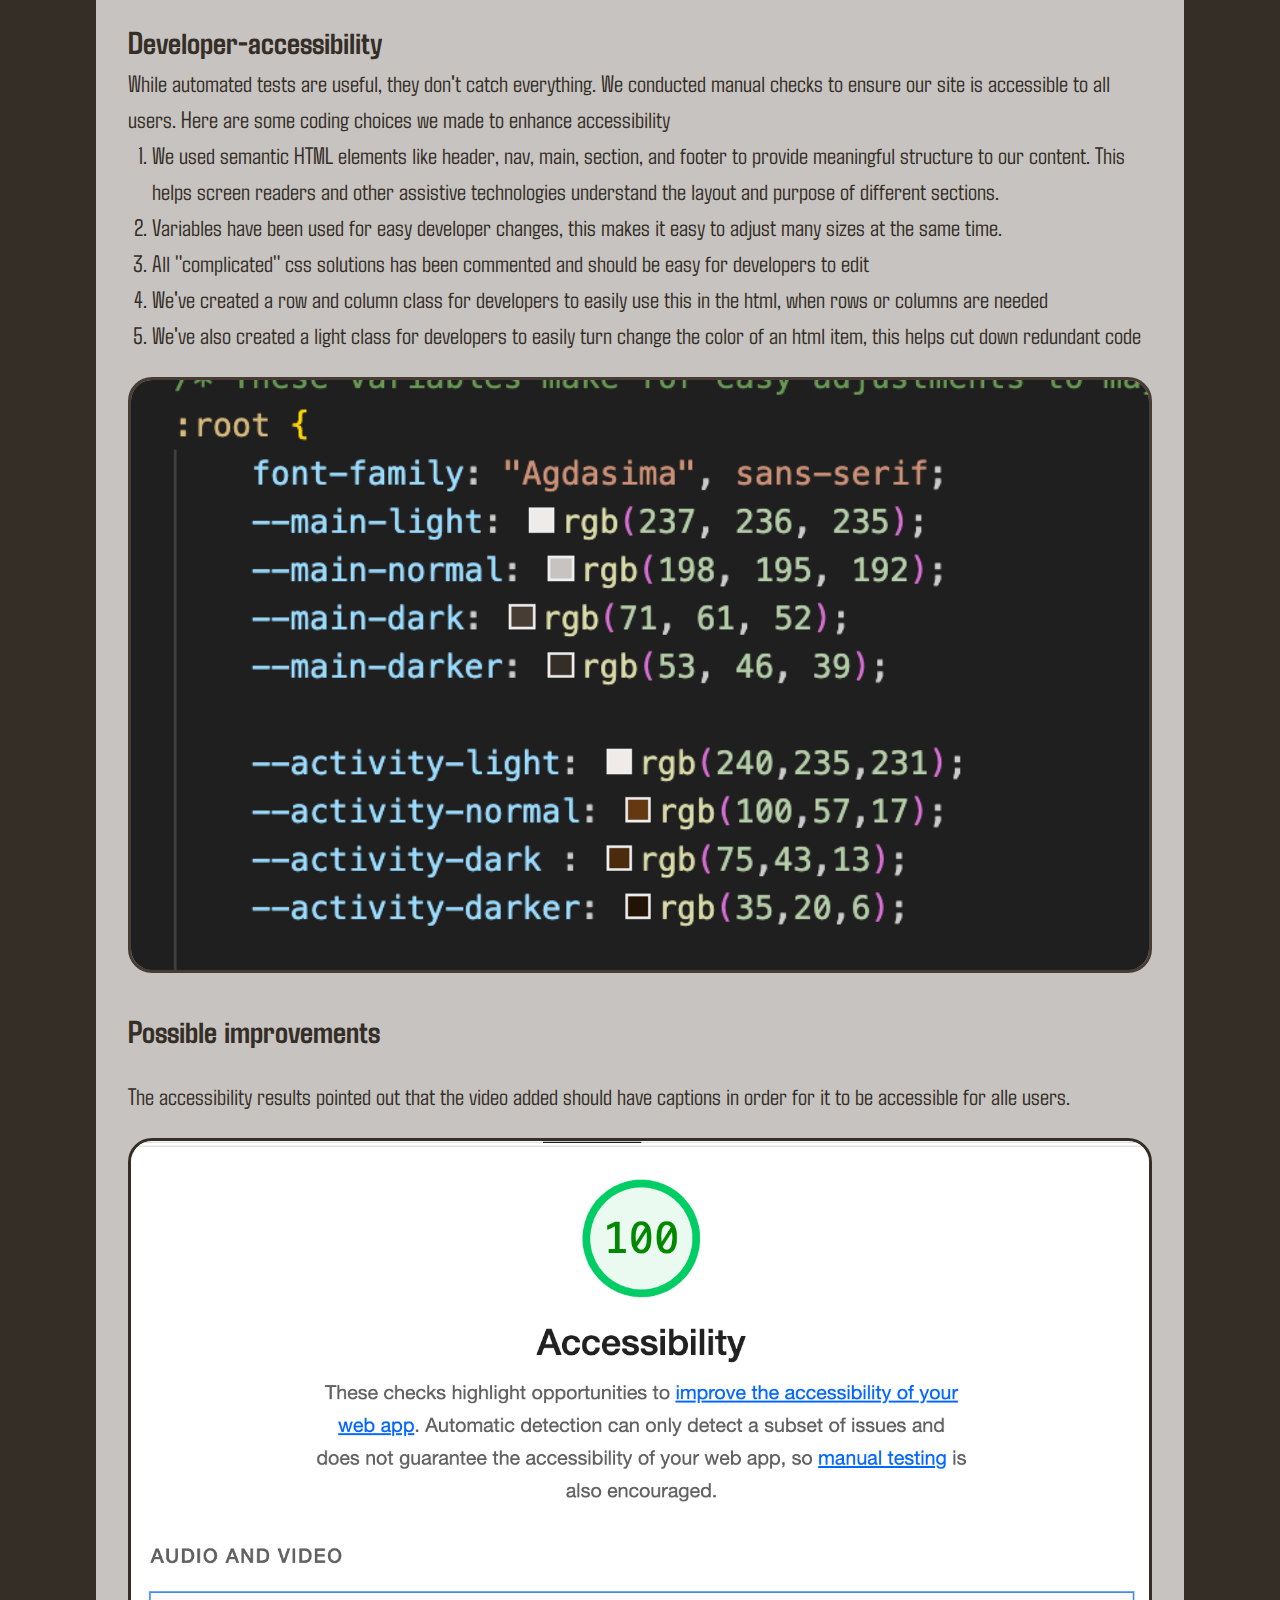
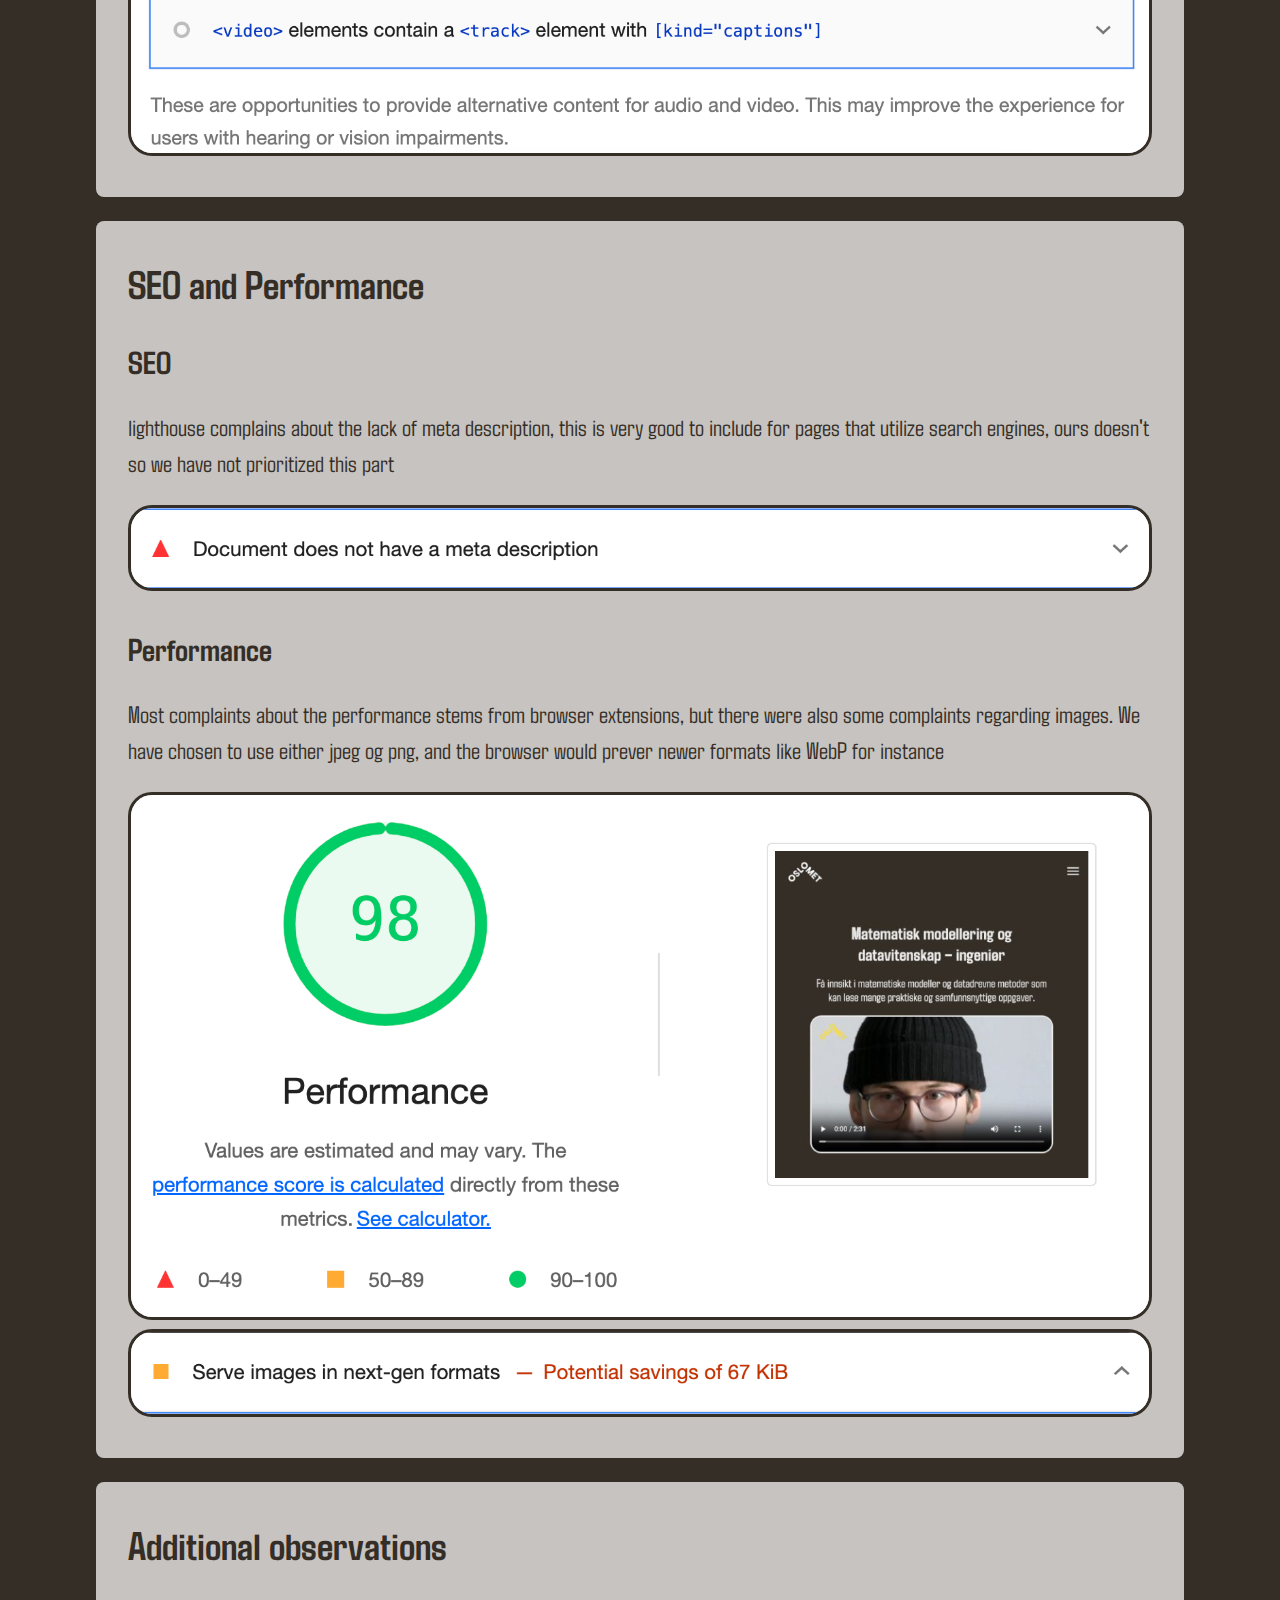
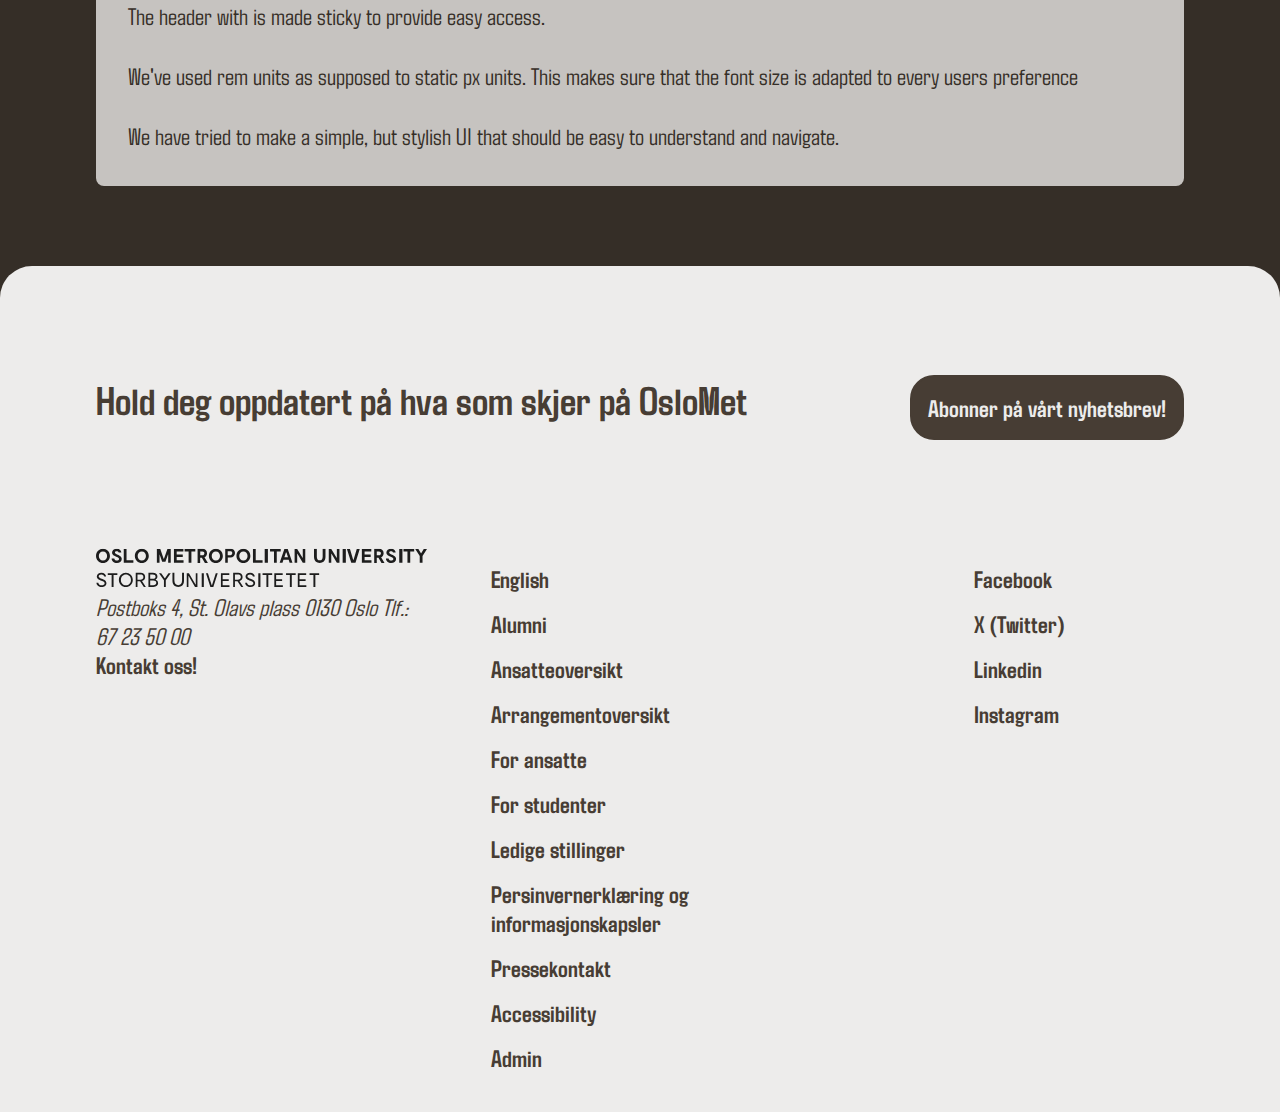
==== commit 0605f5ba: "all changes done" ====
--- a/accessibility.html
+++ b/accessibility.html
@@ -12,7 +12,7 @@
         <nav>
             <input type="checkbox" id="burger-toggle">
             <a class="logo" href="/">
-                <img src="./media/logo.png" alt="logo"></img>
+                <img src="./media/logo.png" alt="logo">
             </a>
 
             <button class="burger" aria-label="Toggle navigation">
@@ -30,21 +30,110 @@
         </nav>
     </header>
 
-    <main>
-        <section class="header-container activity-header">
+    <main class="row">
+        <section class="header row">
             <h1>Accessibility</h1>
-            <p>Få innsikt i matematiske modeller og datadrevne metoder
-                 som kan løse mange praktiske og samfunnsnyttige oppgaver.
+            <p>Here we go through what measures have been taken to improve our site. 
+                we've use automated and manual tests to find liabilities on our site.
+            Google lighthouse has been used to 
+            execute automated tests </p>
+            <button class="button-secondary"><a href="https://developer.chrome.com/docs/lighthouse/overview/"></a>Take your own test!</button>
+        </section>
+
+        <section class="info-box box">
+            <h2>Automated test</h2>
+            <article class="article-box column">
+                <p>This test was ran on the complete end result, the test gave the results pictured.
+                    Our overall accessibility score was 100 overall. These are very good result, but there is always room for improvement. 
+                    We will take a deeper look into the result now! 
+                </p>
+                <figure><img src="./media/automatedtest.png" alt="automated test"></figure>
+            </article>
+        </section>
+
+        <section class="info-box box row">
+            <h2>User accessibility</h2>
+            <p>The test gave us great accessibility results, 
+                so let's look into what measures have been taken to achieve these results, 
+                and what could have been improved!</p>
+            <section class="info-box">
+                <h3>UI-Accessibility</h3>
+                <div class="article-box column">
+                    <ol>
+                        <li>We've generated a colour palatte in figma to ensure our website had good color contrast, for readability.</li>
+                        <li>We have a pointer id in the navigation bar, this helps the user understand which page they are currently on.</li>
+                        <li>The tables when scaled down, breaks into multiple tables, this makes the table data easily readable on smaller screens</li>
+                        <li>The tables are accessed through radio buttons, this keeps the table content shorter and more specific</li>
+                        <li>All images use alt tags for alternative view of images, this also makes it easier for users with e-reader.</li>
+                    </ol>
+                    <figure>
+                        <img src="./media/pointer.png" alt="pointer demonstartion">
+                        <img src="./media/table.png" alt="table demonstartion">
+                        <img src="./media/radio_group.png" alt="radio demonstration">
+                    </figure>
+                </div>
+            </section>
+            <section class="article-box">
+                <h3>Developer-accessibility</h3>
+                <p>While automated tests are useful, they don't catch everything. 
+                    We conducted manual checks to ensure our site is accessible to all users. 
+                    Here are some coding choices we made to enhance accessibility</p>
+                <div class="row">
+                    <ol>
+                        <li>We used semantic HTML elements like header, nav, main, section, and footer to provide meaningful structure to our content. 
+                            This helps screen readers and other assistive technologies understand the layout and purpose of different sections.</li>
+                        <li>Variables have been used for easy developer changes, this makes it easy to adjust many sizes at the same time.</li>
+                        <li>All "complicated" css solutions has been commented and should be easy for developers to edit</li>
+                        <li>We've created a row and column class for developers to easily use this in the html, when rows or columns are needed</li>
+                        <li>We've also created a light class for developers to easily turn change the color of an html item, this helps cut down redundant code</li>
+                    </ol>
+                    <figure>
+                        <img src="./media/variables.png" alt="variable demonstration">
+                    </figure>
+                </div>
+            </section>
+            
+            <section class="row">
+                <h3>Possible improvements</h3>
+                <p>The accessibility results pointed out that the video 
+                    added should have captions in order for it to be accessible for alle users.</p>
+                <figure>
+                    <img src="./media/accessibilityresults.png" alt="accessibility results">
+                </figure>
+            </section>
+        </section>
+
+        <section class="info-box box row">
+            <h2>SEO and Performance</h2>
+            <h3>SEO</h3>
+            <p>lighthouse complains about the lack of meta description, 
+                this is very good to include for pages that utilize search engines, ours doesn't so we have not prioritized this part</p>
+            <figure>
+                <img src="./media/seo.png" alt="Seo results">
+            </figure>
+            <h3>Performance</h3>
+            <p>Most complaints about the performance stems from browser extensions, but there were also some complaints regarding images.
+                We have chosen to use either jpeg og png, and the browser would prever newer formats like WebP for instance
             </p>
+            <figure>
+                <img src="./media/perfomance.png" alt="performance results">
+                <img src="./media/performance_image.png" alt="performane image"></figure>
+        </section>
+
+        <section class="info-box box row">
+            <h2>Additional observations</h2>
+            <p>The header with is made sticky to provide easy access.</p>
+            <p>We've used rem units as supposed to static px units. This makes sure that the font size is adapted to every users preference</p>
+            <p>We have tried to make a simple, but stylish UI that should be easy to understand and navigate.</p>
         </section>
     </main>
     
-    <footer>
+    <footer class="light">
         <div class="footer-header">
             <h2>Hold deg oppdatert på hva som skjer på OsloMet</h2>
             <button class="button-primary">Abonner på vårt nyhetsbrev!</button>
         </div>
-        <section class="footer-main column-3">
+        <section class="footer-main column">
             <div>
                 <figure><img src="./media/logo-footer.svg" alt="Oslo met logo"></figure>
                 <address>
--- a/styling/stylesheet.css
+++ b/styling/stylesheet.css
@@ -9,96 +9,131 @@
     box-sizing: border-box;
 }
 
+/* These variables make for easy adjustments to major styles, both activity and main have their own color styling*/
 :root {
     font-family: "Agdasima", sans-serif;
-    --main-light: rgb(244, 244, 244);
-    --main-normal: rgb(143, 143, 143);
-    --main-dark: rgb(86, 86, 86);
-    --main-darker: rgb(50,50,50);
+    --main-light: rgb(237, 236, 235);
+    --main-normal: rgb(198, 195, 192);
+    --main-dark: rgb(71, 61, 52);
+    --main-darker: rgb(53, 46, 39);
+
     --activity-light: rgb(240,235,231);
     --activity-normal: rgb(100,57,17);
     --activity-dark : rgb(75,43,13);
     --activity-darker: rgb(35,20,6);
+
+    /* All sizes will be adjusted using rem units, 
+    this makes sure that users who choose to change font-size in browser can do so */
     --16px : 1rem;
     --24px : 1.5rem;
     --32px : 2rem;
-    --300px : 18.75rem;
-}
-
+    --40px : 2.5rem;
+    --48px : 3rem;
+}
+
+/* We want the body element to fill the entire page with no margins of any kind */
 body {
     background-color: var(--main-darker);
     margin: 0;
     padding: 0;
+    font-size: var(--24px);
 }
 
 h1 {
     text-align: center;
-    font-size: 3rem;
+    font-size: var(--48px);
 }
 
 h2 {
-    font-size: 2.5rem;
+    font-size: var(--40px);
 }
 
 h3 {
-    font-size: 2rem;
+    font-size: var(--32px);
 }
 
 h4 {
-    font-size: 2rem;
-}
-
-p, li {
-    font-size: 1.5rem;
-    line-height: 1.5;
+    font-size: var(--32px);
 }
 
 a {
     text-decoration: none;
+    font-weight: bolder;
 }
 
 label {
     cursor: pointer;
 }
 
+/* custom styling for button, curved edge buttons */
 button{
     text-decoration: none;
-    font-size: 1rem;
+    font-family: "Agdasima", sans-serif;
+    font-size: var(--24px);
     font-weight: 600;
-    padding: 1rem;
-    border-radius: 1.5rem;
-    border: none;
+    padding: var(--16px);
+    border-radius: var(--24px);
     cursor: pointer;
     display: inline-block;
-}
-
+    width: auto;
+    align-self: center;
+    transition: border 300ms ease-in-out;
+}
+
+/* We created two button styles, for dark background and for light backgrounds*/
 .button-primary{
     background-color: var(--main-dark);
     color: var(--main-light);
-}
+    border: solid var(--main-dark) 2px;
+}
+
+.button-primary:hover, .button-primary:active {
+    color: var(--main-dark);
+    background-color: var(--main-light);
+}
+
 
 .button-secondary {
     background-color: var(--main-light);
     color: var(--main-dark);
-}
-
+    border: solid var(--main-light) 2px;
+}
+
+.button-secondary:hover, .button-secondary:active {
+    background-color: var(--main-darker);
+    color: var(--main-light);
+}
+
+/* This makes sure all images use their full width */
 img {
     width: 100%;
     margin: 0;
-}
-
+    border-radius: var(--24px);
+}
+
+/* Default style none for lists */
 ul {
     list-style-type: none;
 }
 
+ol {
+    padding-left: var(--24px);
+}
+
 section {
-    padding: 2rem;
+    padding: 0;
 }
 
 table, th, td {
-    padding: 1rem;
-}
-
+    padding: var(--16px);
+}
+
+header {
+    background-color: inherit;
+    z-index: 1000;
+    position: sticky;
+    top: 0;
+}
 /* general styling of navbar */
 nav {
     /*position: fixed;*/
@@ -126,19 +161,19 @@
     width: 1.25rem;
     color: var(--main-light);
     padding: 0;
-    margin: 0 2rem 0 auto;
+    margin-right: var(--24px);
 }
 
 /* styling burger menu toggle */
 .burger span {
-    font-size: 2rem;
+    font-size: 2rem; /* Make sure the burger toggle doesn't shrink from media queries */
     cursor: pointer;
 }
 
 /* Placing the logo in a fitting position, height set to 100% so that any image inside will fit the 80px height of the navbar */
 .logo {
     height: 100%;
-    margin: 0 auto 0 2rem;
+    margin-left: var(--24px);
     padding: 0;
 }
 
@@ -152,7 +187,7 @@
 
 /* Aligning nav links */
 .nav-items {
-    margin-right: 2rem;
+    margin-right: var(--32px);
     display: flex;
     justify-content: space-between;
     gap: 2rem;
@@ -163,8 +198,8 @@
 .nav-items-wrapper a {
     font-weight: 500;
     text-transform: uppercase;
-    font-size: 1.5rem;
-    text-decoration: underline rgba(255, 255, 255, 0);
+    font-size: 1.5rem; /* Making sure nav links don't shrink from media queries */
+    text-decoration: underline var(--main-darker);
     color: var(--main-light);
     transition: text-decoration-color 400ms ease-in-out;
 
@@ -180,35 +215,66 @@
     text-decoration: underline var(--main-light);
 }
 
-main {
+/* All row-boxes will use flex and have a default space for child items */
+.row {
     display: flex;
     flex-direction: column;
     justify-content: space-between;
-    gap: 3rem;
+    gap: var(--24px);
+}
+
+/* All column boxes are defined with grid, each grid row should have 2 grid items per row */
+.column {
+    display: grid;
+    grid-template-rows: auto;
+    grid-template-columns: repeat(2, 1fr);
+    column-gap: var(--24px);
+    row-gap: var(--32px);
+    padding: 0;
+}
+
+/* This is for columns with three boxes, we want one box to span the first row,
+the rest continues the pattern of 2 columns per row */
+.column-3 > .info-box:first-child {
+    grid-column: 1 / -1;
+}
+
+/* secondary styling for some boxes */
+.light {
+    background-color: var(--main-light);
+    color: var(--main-dark);
+}
+
+.light a {
+    color: var(--main-dark);
+    text-decoration: underline var(--main-light) ;
+    transition: text-decoration 400ms ease-in-out;
+    padding: auto;
+}
+
+.light a:hover {
+    text-decoration: underline var(--main-darker);
+}
+
+/* All the main content is in here */
+main {
     width: 85%;
     margin: auto;
-}
-
-.header-container, .video-container {
-    margin-top: 3rem;
+    gap: var(--48px);
+}
+
+/* Header is styled a bit different for rest of boxes, text is center aligned */
+.header {
+    margin-top: var(--48px);
     width: 100%;
     color: var(--main-light);
-    padding: 2rem;
+    padding: var(--32px);
     align-items: center;
-}
-
-.video-container {
-    display: grid;
-    grid-template-rows: 1fr 3fr;
-    grid-template-columns: repeat(2, 1fr);
-}
-
-.video-container h1 {
-    grid-column: span 2;
-}
-
-.video-container p, .header-container p {
-    font-size: 2.5rem;
+    justify-items: center;
+}
+
+.header p {
+    font-size: var(--32px);
     text-align: center;
 }
 
@@ -218,127 +284,94 @@
     width: 100%;
 }
 
-.program-list {
-    border-radius: 1.5rem;
-    background-color: var(--main-light);
-    display: flex;
-    flex-direction: column;
-    color: var(--main-dark);
-    justify-items: center;
-    align-items: center;
-    text-align: center;
-}
-
-.program-list .grid-container {
-    width: 100%;
-    display: grid;
-    grid-template-rows: auto;
-    grid-template-columns: repeat(4, 1fr);
-    justify-content: space-between;
-    margin: 1rem;
-    gap: 2rem;
-}
-
+figure {
+    width: 100%;
+}
+
+/* This container wraps most of of the sections in main, 
+The h2 are outside of the box contents so the color is light to contrast the background-color */
 .info-container {
-    display: flex;
-    flex-direction: column;
-    gap: 2rem;
     color: var(--main-light);
 }
 
-.info-wrapper {
-    margin-top: 2rem;
-    display: grid;
-    grid-template-rows: auto;
-    justify-content: center;
-    gap: 2rem;
-}
-
-.column-3 {
-    grid-template-columns: repeat(auto-fit, minmax(23rem, 1fr));
-}
-
-.column-3 > .info-box:first-child {
-    grid-column: 1 / -1;
-}
-
-.column-2 {
-    grid-template-columns: repeat(auto-fit, minmax(23rem, 1fr));
-}
-.row {
-    /*grid-template-columns: repeat(1, 1fr);*/
-}
-
-.article-box {
-    width: 100%;
-    line-height: 2;
-    border-radius: var(--24px);
-    display: grid;
-    grid-template-rows: auto;
-    grid-template-columns: repeat(auto-fit, minmax(23rem, 1fr));
-    align-items: center;
-}
-
-.article-box img {
-    border: solid var(--main-dark) 0.2rem;
-    border-radius: 1.5rem;
+/* I have two different box styles, one is lighter and made to work with images more*/
+.box {
+    padding: var(--32px);
+    border-radius: 8px;
+    font-size: var(--24px);
+    line-height: 1.5;
 }
 
 .info-box {
-    padding: 2rem;
-    border-radius: 1.5rem;
     background-color: var(--main-normal);
-    font-size: 1.5rem;
-}
-
+    color: var(--main-darker);
+}
+
+.info-box img {
+    border: solid var(--main-darker);
+}
+
+/* The links in info box have a small transistion for readability where underline is present */
+.info-box a {
+    color: var(--main-darker);
+    text-decoration: underline var(--main-normal); 
+    transition: text-decoration-color 400ms ease-in-out;
+}
+
+.info-box a:hover {
+    text-decoration-color: var(--main-dark);
+}
+
+/* Make the list indent, so it doesn't look weird */
 .info-box ul {
     padding-left: var(--24px);
     list-style: inside;
 }
 
-.light {
-    background-color: var(--main-light);
-    color: var(--main-dark);
-}
-
+/* The article box is similar to the info box but is made  */
+.article-box {
+    width: 100%;
+    gap: var(--24px);
+    align-items: center;
+}
+
+.article-box img {
+    border: solid var(--main-dark) 0.2rem;
+}
+
+/* This section consists of the studie-tables styling */
 .studie-oppbygning {
-    background-color: var(--main-light);
-    border-radius: 1.5rem;
-    width: 100%;
-    display: flex;
-    flex-direction: column;
-    justify-content: space-between;
-    gap: 2rem;
-    color: var(--main-dark);
+    border-radius: 8px;
+    width: 100%;
+    gap: var(--32px);
     align-items: center;
     justify-items: center;
-
-}
-
-
+    padding: var(--32px);
+}
+
+/* We have used several input for radio-boxes and check boxes, these have labels, so we make them invisible */
 .studie-oppbygning input {
     display: none;
 }
 
 .studieaar {
     width: 100%;
-    display: flex;
-    flex-direction: column;
-    justify-content: space-between;
     align-items: center;
+    padding: 0;
 }
 
 .studieaar h3 {
     justify-self: center;
 }
 
+/* The semester sections are divided by a bottom border */
 .semester {
     width: 100%;
-    display: flex;
-    flex-direction: column;
-    justify-content: space-between;
-    gap: 1rem;
-    padding: 1rem;
+    gap: var(--16px);
+    padding-top: 0;
+    padding-left: 0;
+    padding-right: 0;
+    padding-bottom: var(--32px);
 }
 
 .semester:not(:last-child) {
@@ -346,25 +379,51 @@
     margin-bottom: 1rem;
 }
 
-.button-group {
-    width: 80%;
+/* All tables have same styling, even outside of studieoppbygning, we appply a fixed table layout, and makes sure all borders collapse */
+table {
+    width: 100%;
+    max-width: 100%;
+    border-collapse: collapse;
+    table-layout: fixed;
+    empty-cells: hide;
+    color: var(--main-darker);
+    border-width: 1px; 
+    border-style: solid; 
+    border-color: var(--main-darker);
+    background-color: var(--main-light);
+}
+
+td, th {
+    padding: var(--16px);
+    border-width: 1px; 
+    border-style: solid; 
+    border-color: var(--main-normal);
+    word-wrap: break-word;
+}
+
+table thead {
+    background-color: var(--main-normal);
+    text-align: left;
+}
+
+/* give radio-groups in studieoppbygning good spacing */
+
+.radio-group {
+    width: 100%;
     display: flex;
     justify-content: space-between;
-    gap: 0;
-}
-
-.emnegruppe a, footer a {
+    align-items: center;
     color: var(--main-dark);
-    text-decoration:  underline var(--main-light) ;
-    transition: text-decoration-color 400ms ease-in-out;
-    padding: auto;
-}
-
-.emnegruppe a:hover, footer a:hover{
-    text-decoration: underline var(--main-darker);
-}
-
-#forsteaar:target, #andreaar:target, #tredjeaar:target {
+}
+
+.radio-group label {
+    font-weight: 800;
+}
+
+
+/* This is the same technique used for the burger menu styling, radio has been used instead of checkbox
+The ids belong to a radio input button, when these are checked the proper view is displayed */
+#forste:checked ~ #forsteaar, #andre:checked ~ #andreaar, #tredje:checked ~ #tredjeaar {
     display: flex;
 }
 
@@ -376,7 +435,7 @@
 #MOF4:checked ~ #emnegruppeMOF4, #SODM4:checked ~ #emnegruppeSODM4 , #VB4:checked ~ #emnegruppeVB4,
 #MOF5:checked ~ #emnegruppeMOF5, #SODM5:checked ~ #emnegruppeSODM5 , #VB5:checked ~ #emnegruppeVB5,
 #MOF6:checked ~ #emnegruppeMOF6, #SODM6:checked ~ #emnegruppeSODM6 , #VB6:checked ~ #emnegruppeVB6 {
-    display: grid;
+    display: table;
 }
 
 #emnegruppeMOF3, #emnegruppeSODM3,
@@ -386,20 +445,23 @@
     display: none;
 }
 
+/* The footer has a three column grid style */
 footer {
     margin-top: 5rem;
     display: grid;
     grid-template-rows: repeat(3, 1fr);
-    grid-template-columns: repeat(3, 1fr);
-    background-color: var(--main-light);
-    color: var(--main-darker);
-    border-radius: 2rem 2rem 0 0;
-    justify-content: center;
+    border-top-left-radius: 2rem;
+    border-top-right-radius: 2rem;
     align-items: center;
     justify-items: center;
-
-}
-
+}
+
+/* all other images have a border radius, so disabling for footer */
+footer img {
+    border-radius: 0;
+}
+
+/* the footer header spans the first row */
 .footer-header {
     grid-row: span 1;
     grid-column: span 3;
@@ -410,6 +472,7 @@
 
 }
 
+/* The main section utilizes the three columns style */
 .footer-main {
     grid-row: span 2;
     grid-column: span 3;
@@ -417,16 +480,59 @@
     width: 85%;
     justify-content: center;
     gap: 3rem;
-    grid-template-columns: repeat(3, 33%);
+    grid-template-columns: repeat(3, 1fr);
+    margin-bottom: var(--24px);
 }
 
 footer ul {
     justify-self: center;
 }
 
-.activity {
+footer li {
+    margin: var(--16px);
+}
+
+/* styling for activity page, we have changes the color-palette and use a card type of styling */
+body.activity {
     background-color: var(--activity-dark);
     font-family: 'Khand', sans-serif;
+}
+
+body.activity main {
+    color: var(--activity-light);
+    width: 100%;
+}
+
+.activity main a {
+    color: var(--activity-dark);
+    text-decoration: underline dotted var(--activity-light);
+    transition: text-decoration 400ms ease-in-out; 
+}
+
+.activity main a:hover {
+    text-decoration: underline dotted var(--activity-dark);
+}
+
+/* adds spacing to cards */
+.activity .cards {
+    column-gap: var(--24px);
+    row-gap: var(--32px);
+    padding: var(--24px);
+}
+
+/* each card is styled the same */
+.activity .card{
+    background-color: var(--activity-light);
+    color: var(--activity-darker);
+    width: 100%;
+    line-height: 1.5;
+    border-radius: var(--24px);
+    padding: var(--24px);
+}
+
+.activity .card img {
+    border-style: solid;
+    border-color: var(--activity-dark);
 }
 
 .activity header {
@@ -438,21 +544,56 @@
     color: var(--activity-dark);
 }
 
+/* slight difference in link styling */
 .activity footer a {
-    text-decoration:  underline dotted var(--activity-light) ;
+    text-decoration: underline dotted var(--activity-light); 
 }
 
 .activity footer a:hover {
     color: var(--activity-dark);
-    text-decoration:  underline dotted var(--activity-dark) ;
+    text-decoration: underline dotted var(--activity-darker); 
     transition: text-decoration-color 400ms ease-in-out;
     padding: auto;
 }
+
+/* buttons have different color schemes */
+.activity .button-primary {
+    color: var(--activity-light);
+    background-color: var(--activity-dark);
+    border: solid var(--activity-dark) 2px;
+}
+
+.activity .button-primary:hover {
+    color: var(--activity-dark);
+    background-color: var(--activity-light);
+}
+
+.activity .button-secondary {
+    color: var(--activity-dark);
+    background-color: var(--activity-light);
+    border: solid var(--activity-light) 2px;
+}
+
+.activity .button-secondary:hover {
+    color: var(--activity-light);
+    background-color: var(--activity-dark);
+}
+
+.activity button {
+    font-family: 'Khand', sans-serif;
+}
+
+
 /* media query for small devices like phones and smaller tablets */
-@media (max-width:48em){
-
-    p, li {
-        font-size: 1.5rem;
+@media (max-width:47em){
+
+    :root {
+        /* Changed sizes for smaller screens */
+        --16px: 0.77rem;  /* Approx 12.32px (16px * 0.77) */
+        --24px: 1.15rem;  /* 24px */
+        --32px: 1.54rem;  /* Approx 24.64px (32px * 0.77) */
+        --40px: 1.92rem;  /* Approx 30.72px (40px * 0.77) */
+        --48px: 2.31rem;  /* Approx 36.96px (48px * 0.77) */
     }
 
     /* styling dropdown navbar menu. The menu is invisible when the toggle is unclicked */
@@ -462,13 +603,13 @@
         top: 5.5rem;
         display: none;
         left: 0;
-        width: 100vw;
-        background-color: rgb(51, 50, 52);;
-    }
-
-    /* Adjusting link sizing */
-    .nav-items-wrapper a {
-        font-size: 2rem;
+        width: 100%;
+        background-color: var(--main-darker);
+        z-index: 1000;
+    }
+
+    .activity .nav-items-wrapper {
+        background-color: var(--activity-dark);
     }
 
     /* justifying links for the dropdown navbar */
@@ -477,8 +618,8 @@
         width: 100%;
         flex-direction: column;
         justify-content: center;
-        gap: 3rem;
-        margin-left: 2rem;
+        gap: var(--48px);
+        margin-left: var(--32px);
     }
 
     /* display toggle*/
@@ -490,47 +631,40 @@
     #burger-toggle:checked ~ .nav-items-wrapper {
         display: block;
     }
-
-    .video-container, .footer-header, .footer-main {
+    
+}
+
+@media (max-width:47em), (min-width: 47em) and (max-width:63em) {
+    /* all columns are given a flex-direction column */
+    .footer-header, .radio-group, .column {
         display: flex;
         flex-direction: column;
         justify-content: space-between;
-        gap: 2rem;
-    }
-
-    .video-container p {
-        font-size: 2rem;
-    }
-
-    .program-list .grid-container {
-        text-align: left;
-        grid-template-columns: 1fr;
-    }
-    
-
-}
-
-
-/* media query for small devices like phones */
-@media (min-width: 48.01em) and (max-width:63em) {
-    .video-container, .footer-header, .footer-main {
-        display: flex;
-        flex-direction: column;
-        justify-content: space-between;
-        gap: 2rem;
-    }
-    .video-container p {
-        font-size: 2rem;
-    }
-
-    .program-list .grid-container {
-        text-align: left;
-        grid-template-columns: repeat(2, 1fr);
-    }
-}
-
-
-/* media query for desktops */
-@media (min-width:64.1em) {
-
-}
+        gap: var(--32px);
+    }
+
+    /* Making tables responsive */
+    /* Source for code: https://codepen.io/AllThingsSmitty/pen/MyqmdM */
+    table thead tr {
+        display: none;
+    }
+
+    /* The table rows are now displayed in block, and not table */
+    table tr {
+        display: block;
+    }
+
+    /* This will move the content of the table cell to the right */
+    table td {
+        font-size: var(--24px);
+        text-align: right;
+        display: block;
+    }
+
+    /* data-label is made visible before td using pseudo-class before */
+    table td::before {
+        content: attr(data-label);
+        float: left;
+        font-weight: bold;
+    }
+}
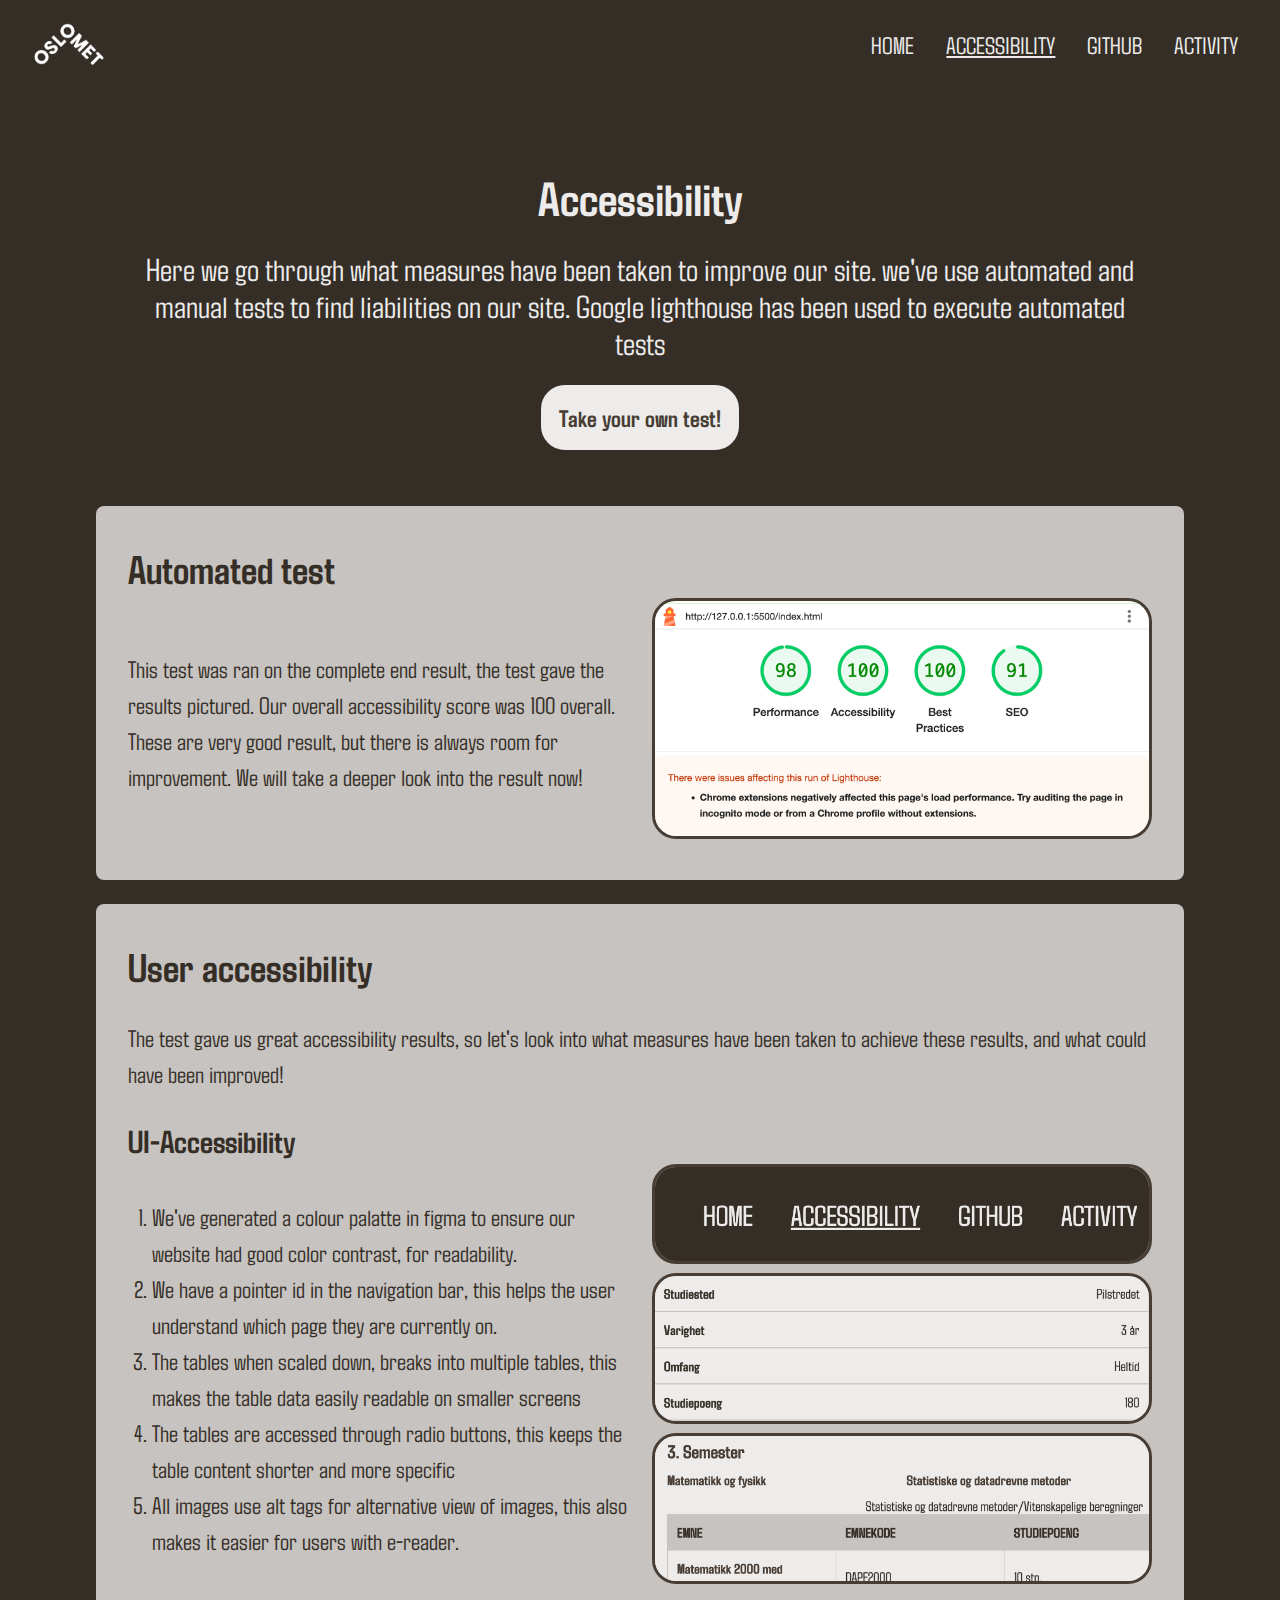
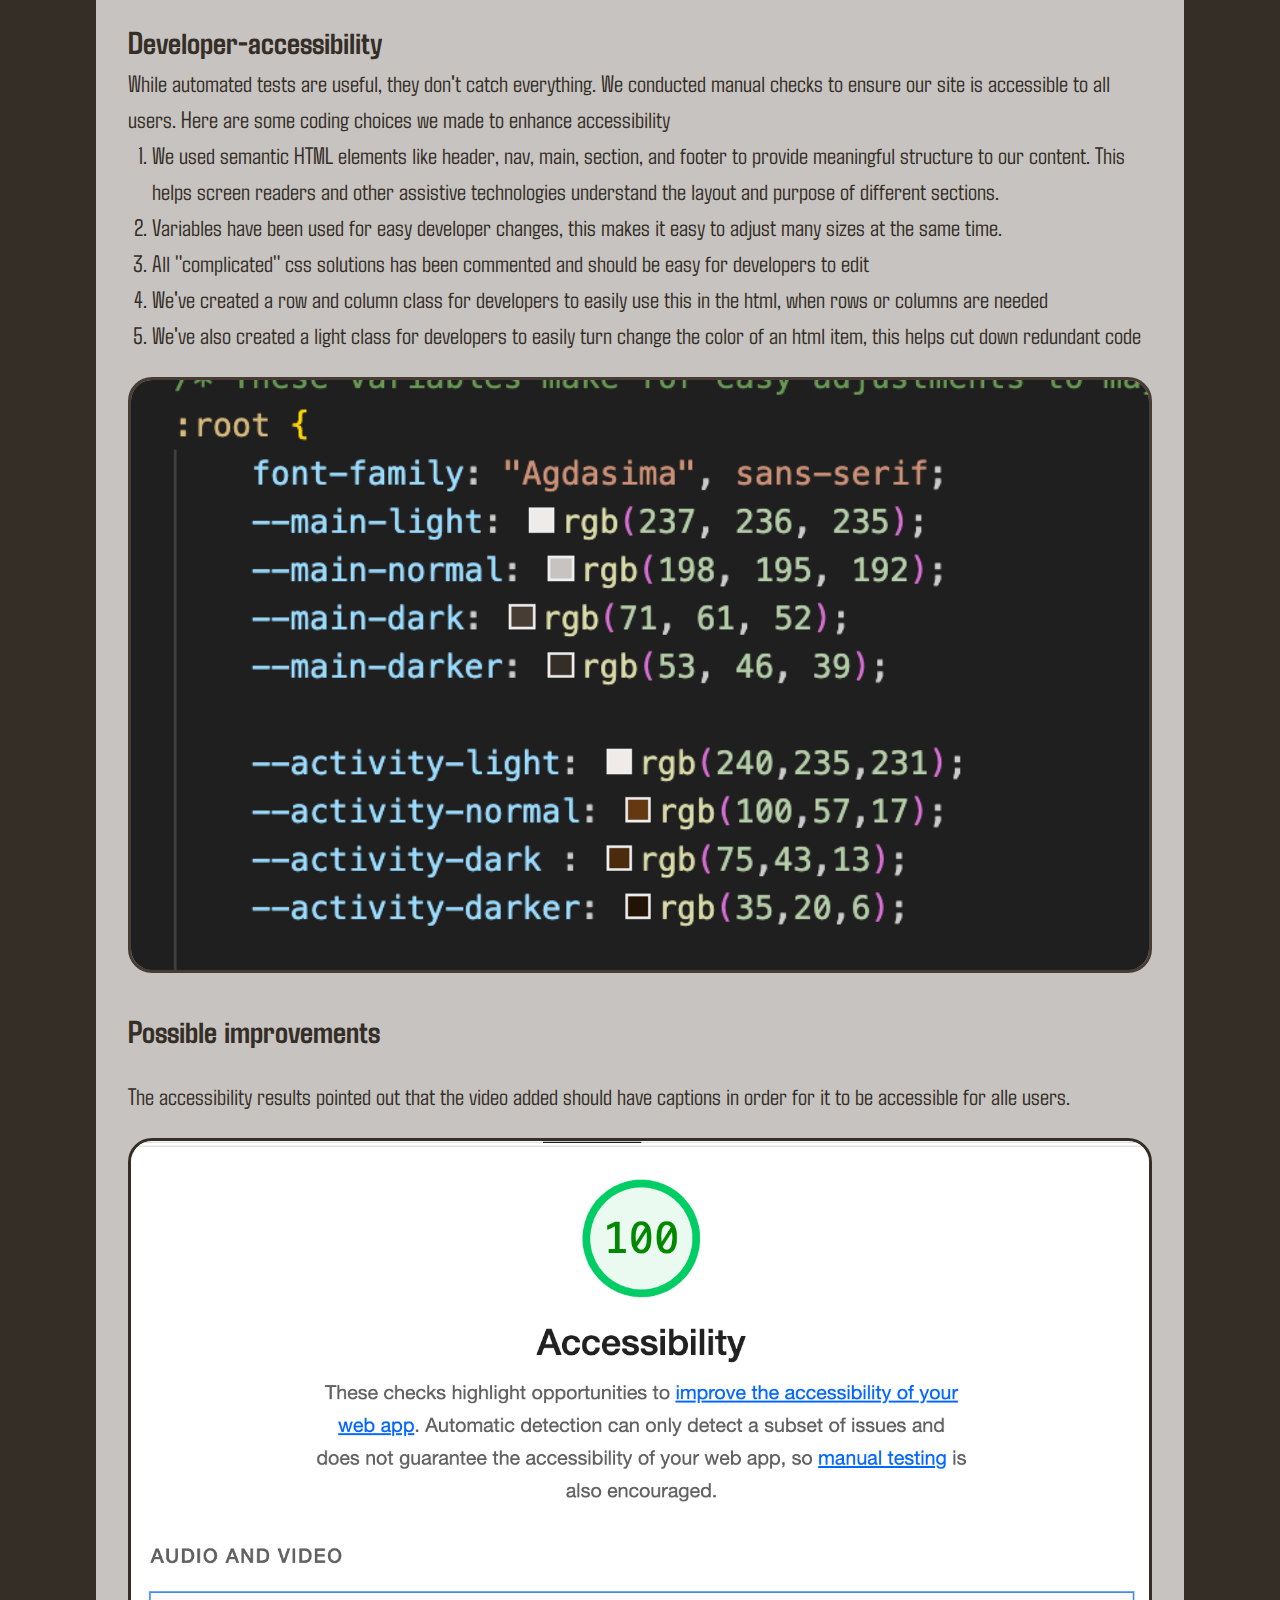
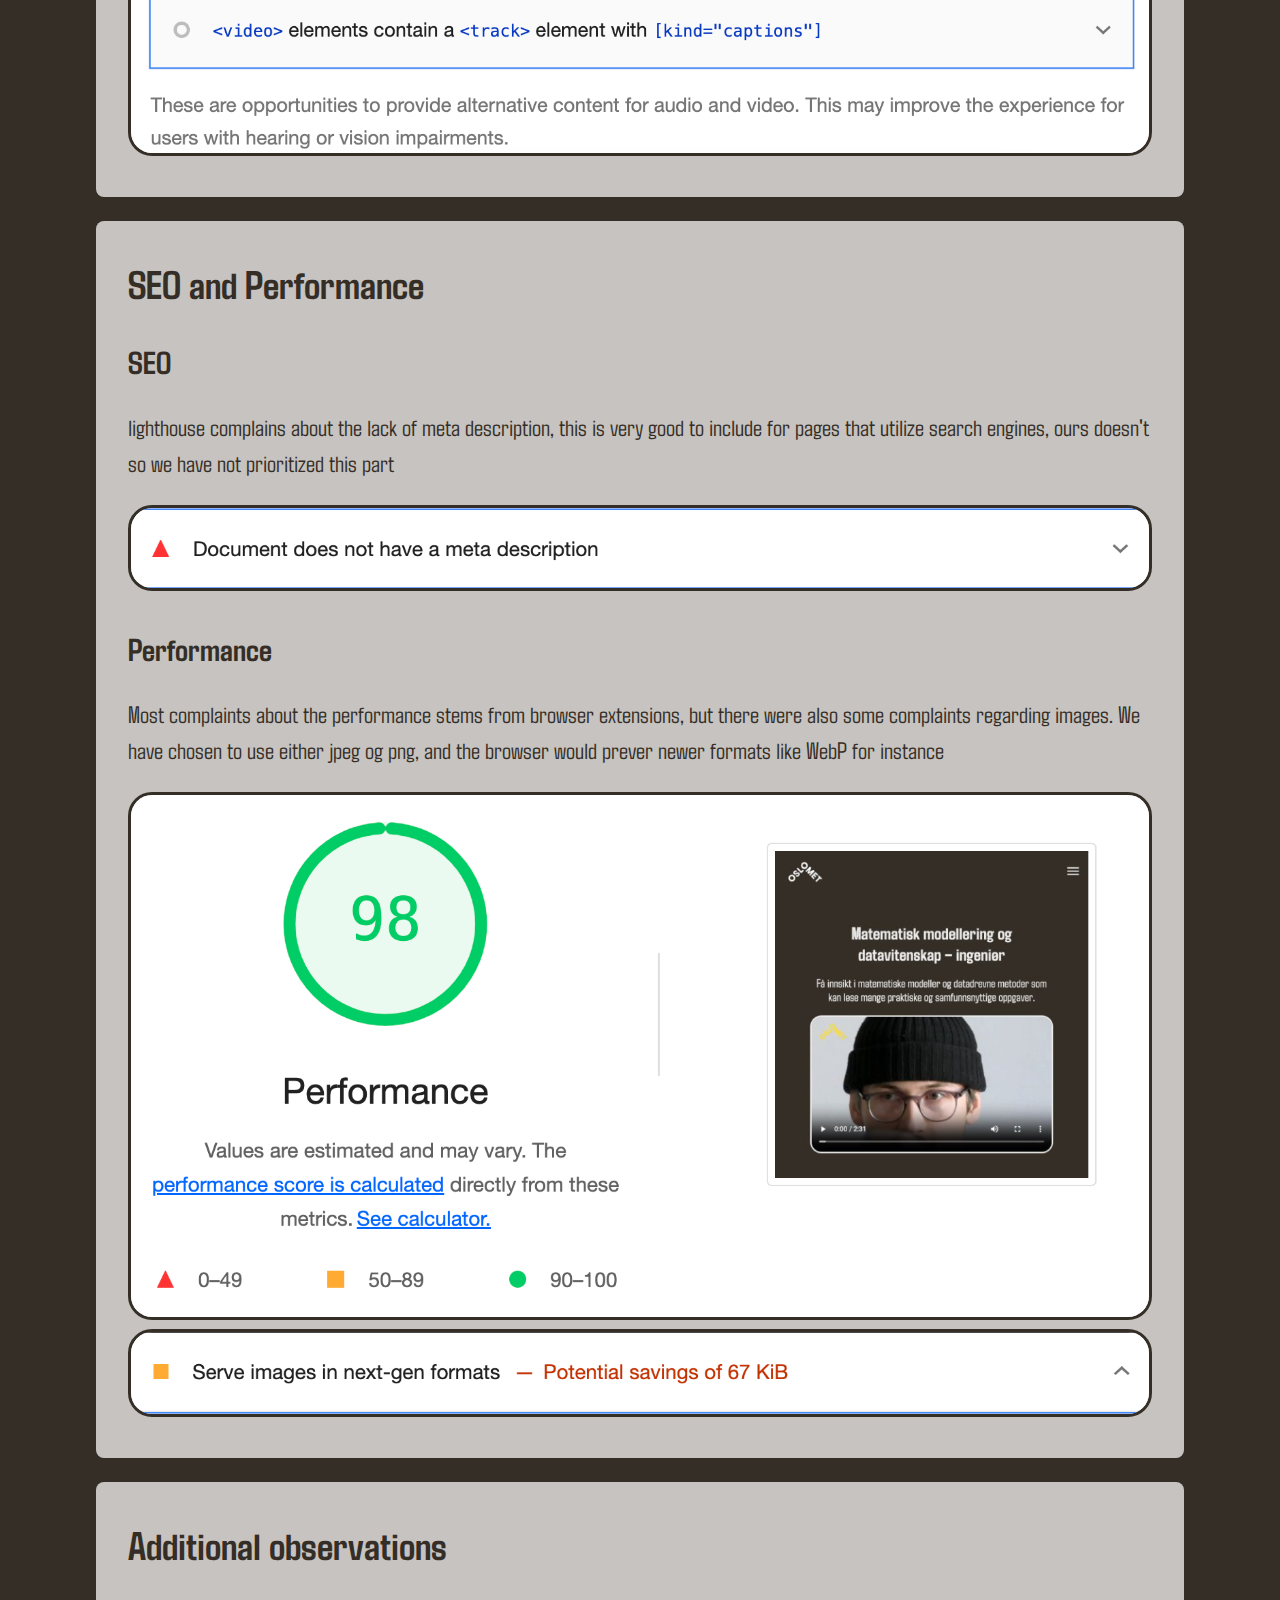
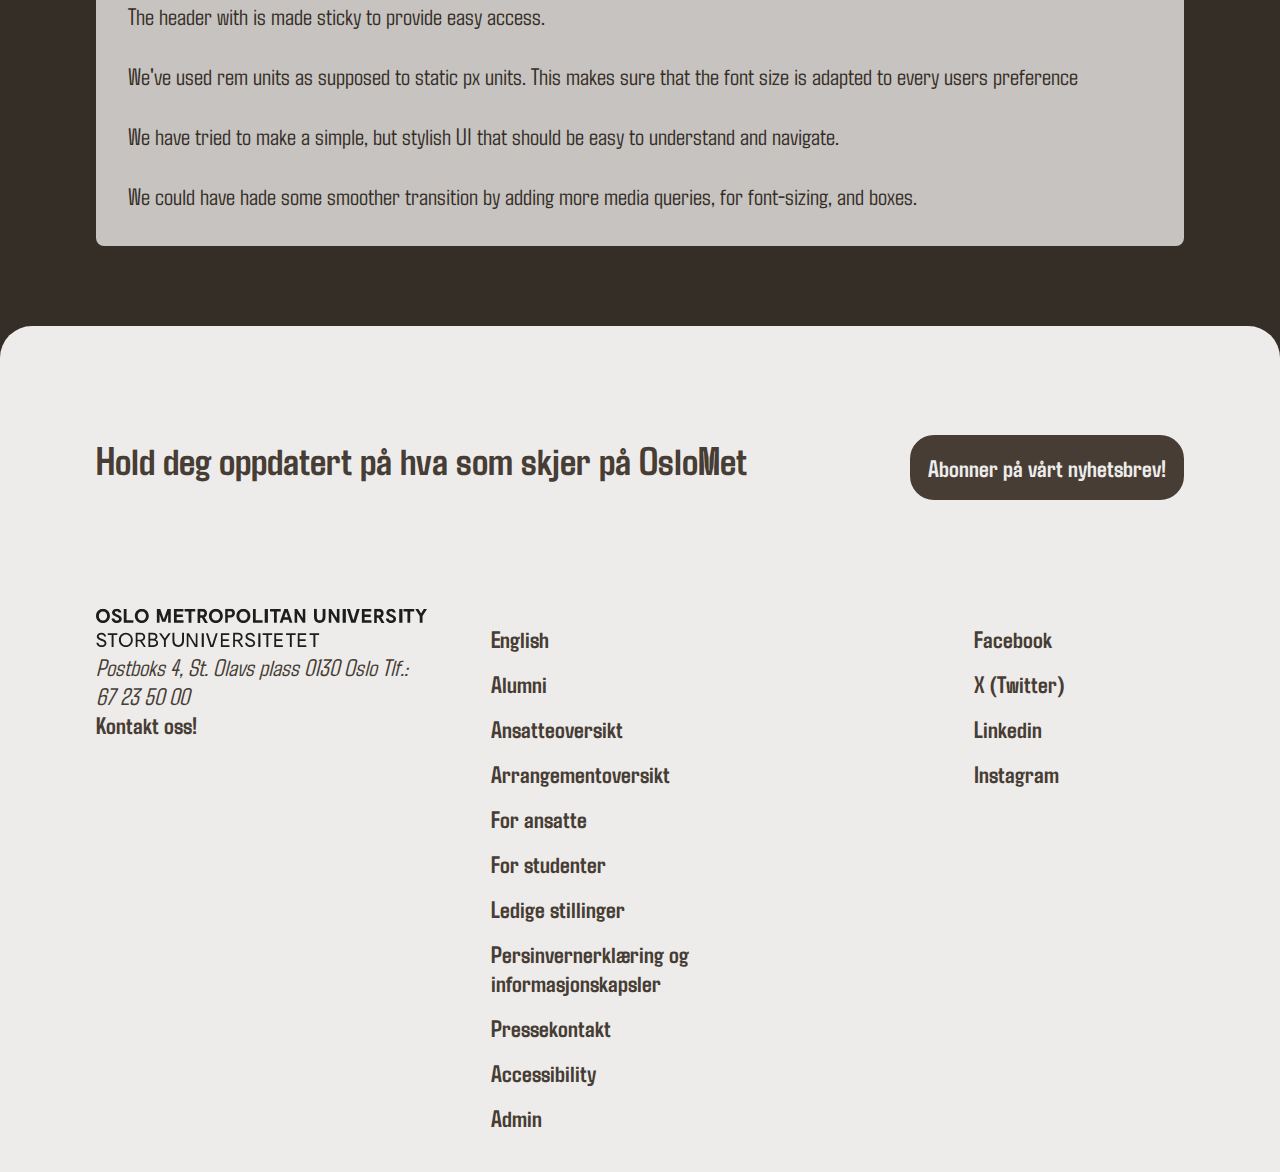
==== commit e3401e69: "accessibility comments" ====
--- a/accessibility.html
+++ b/accessibility.html
@@ -125,6 +125,7 @@
             <p>The header with is made sticky to provide easy access.</p>
             <p>We've used rem units as supposed to static px units. This makes sure that the font size is adapted to every users preference</p>
             <p>We have tried to make a simple, but stylish UI that should be easy to understand and navigate.</p>
+            <p>We could have hade some smoother transition by adding more media queries, for font-sizing, and boxes. </p>
         </section>
     </main>
     
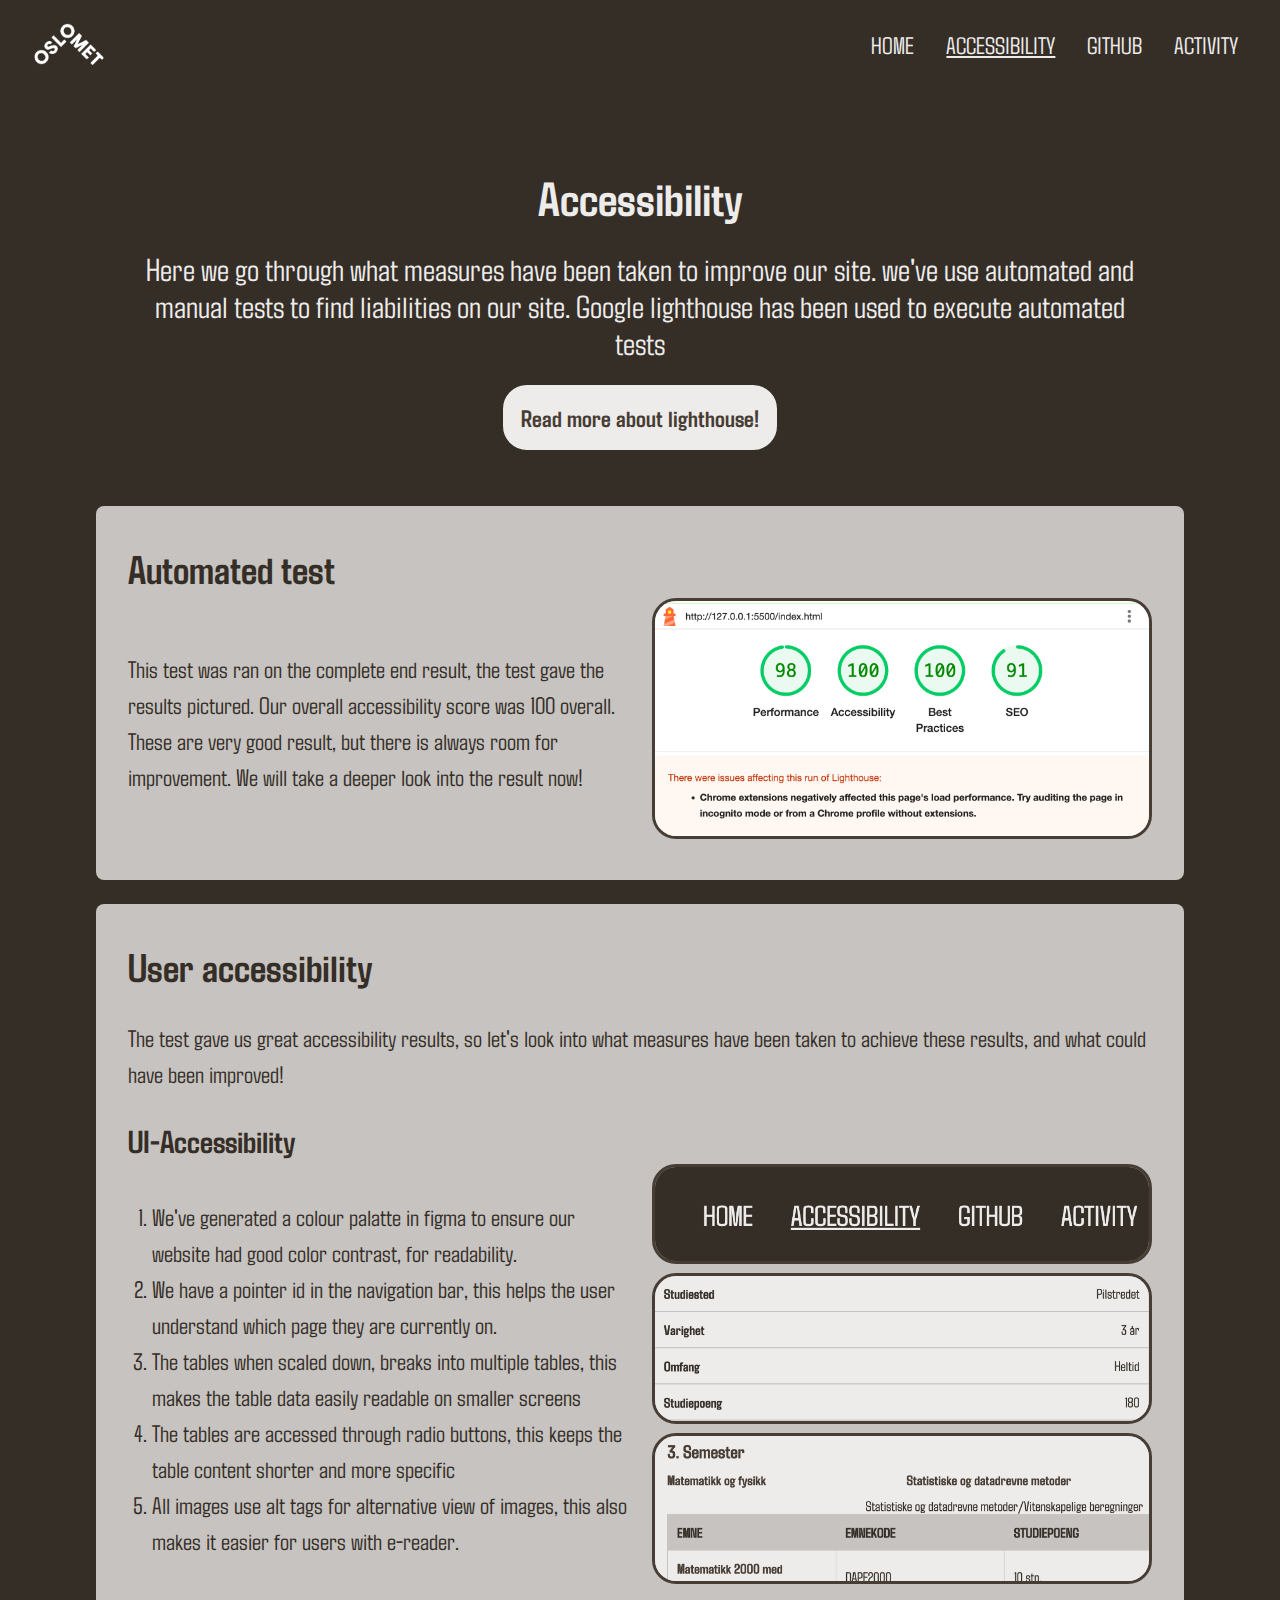
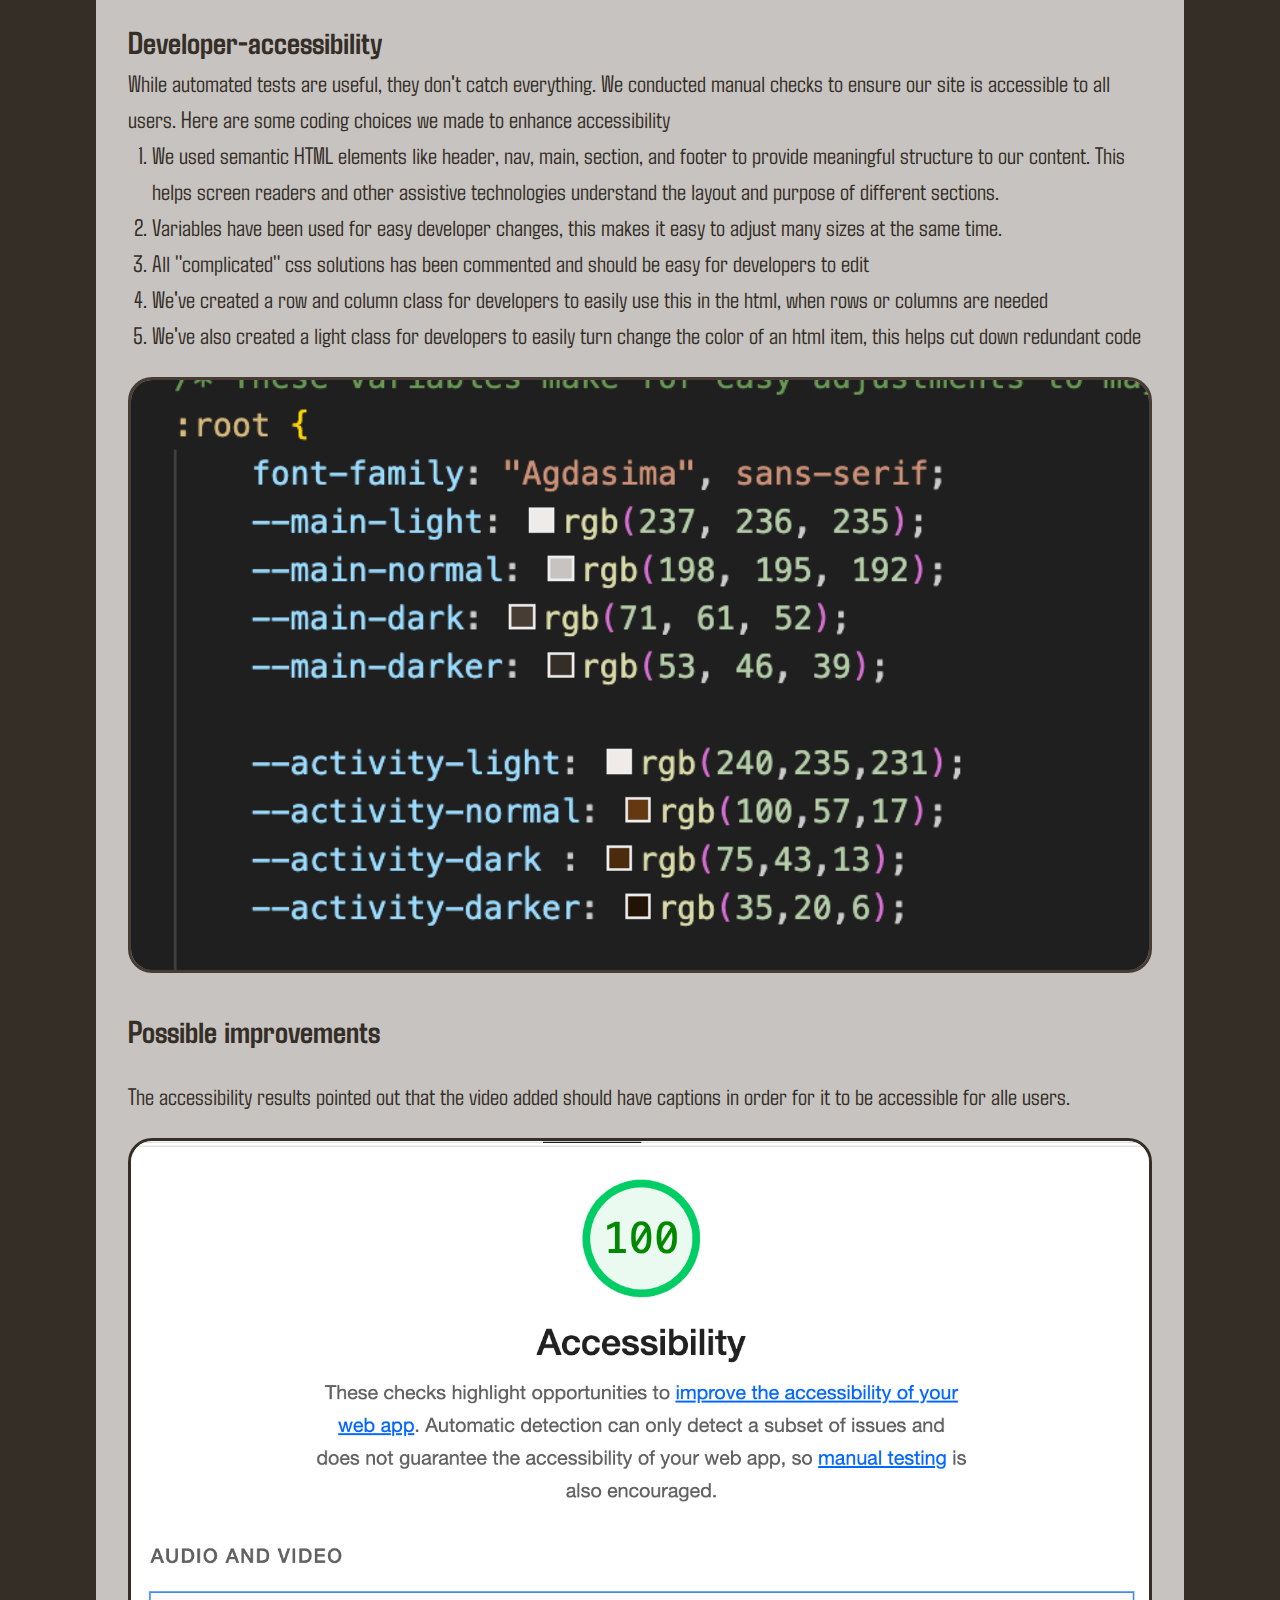
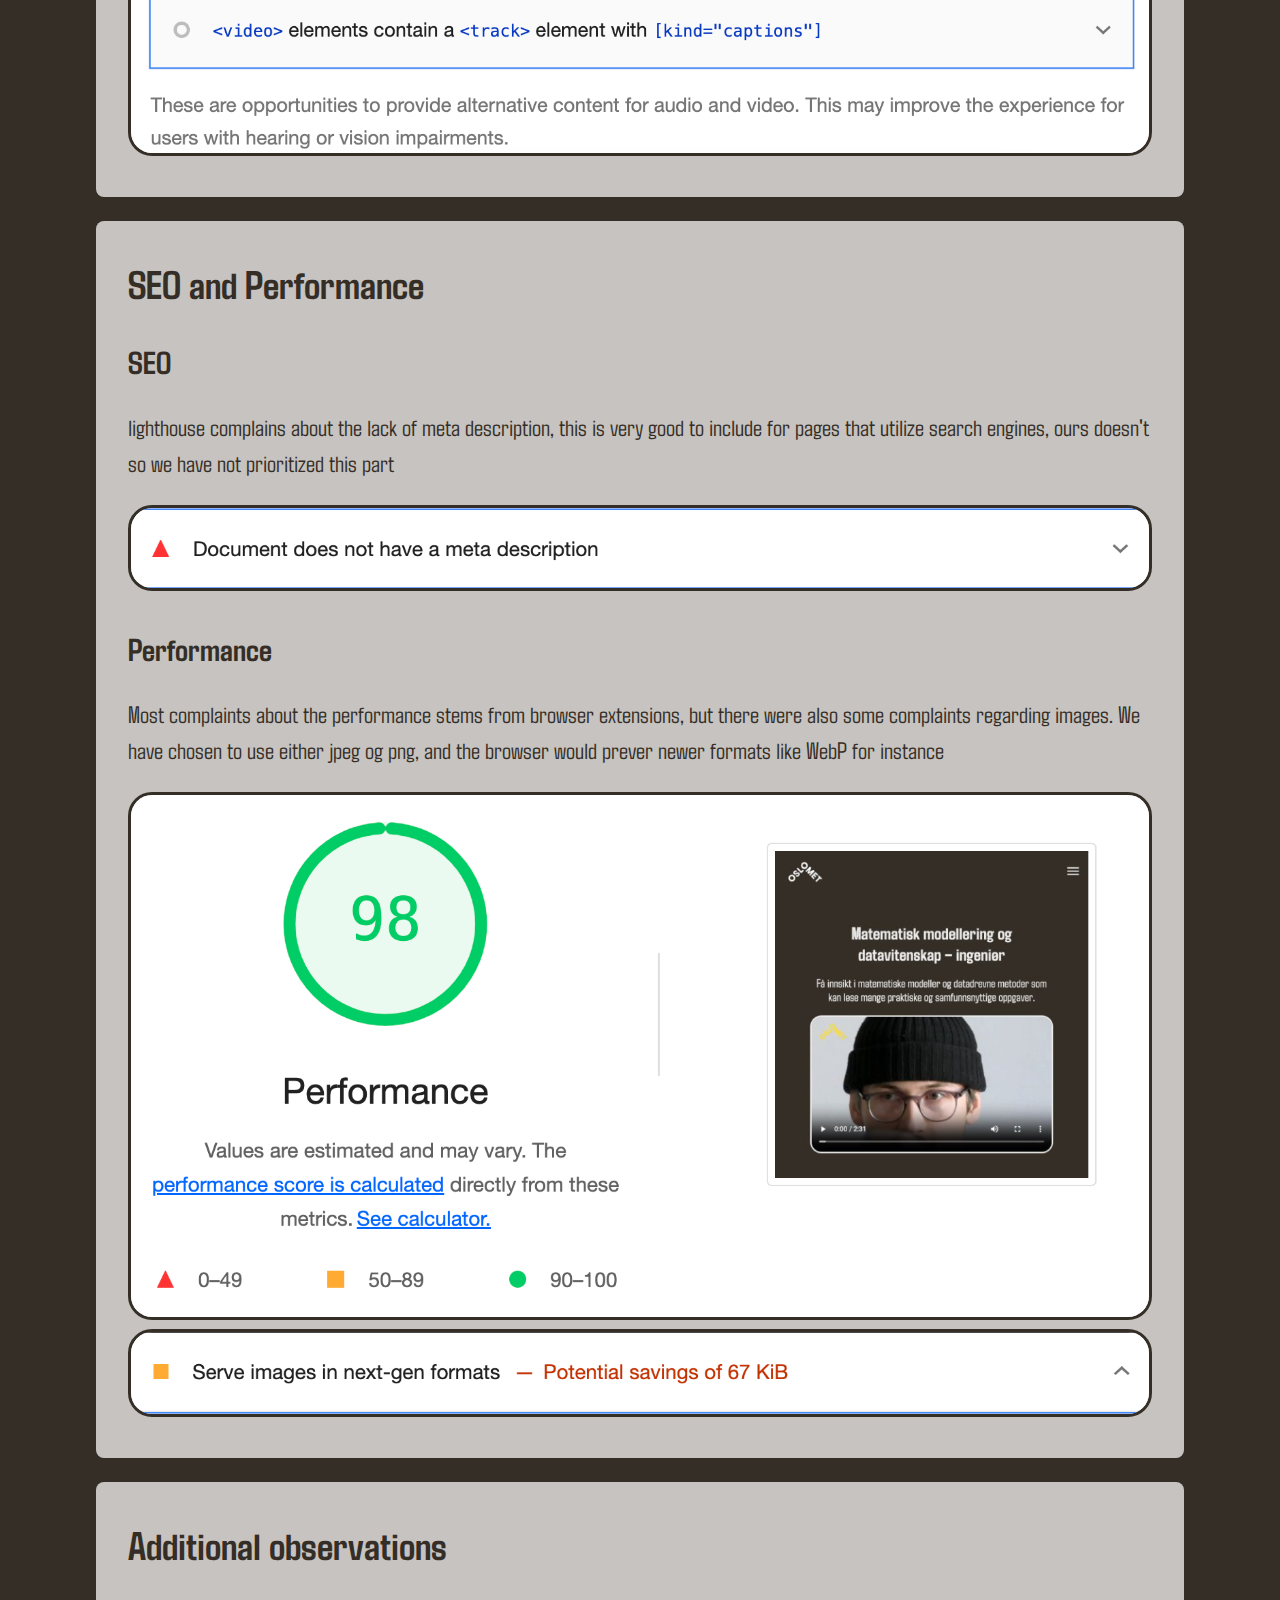
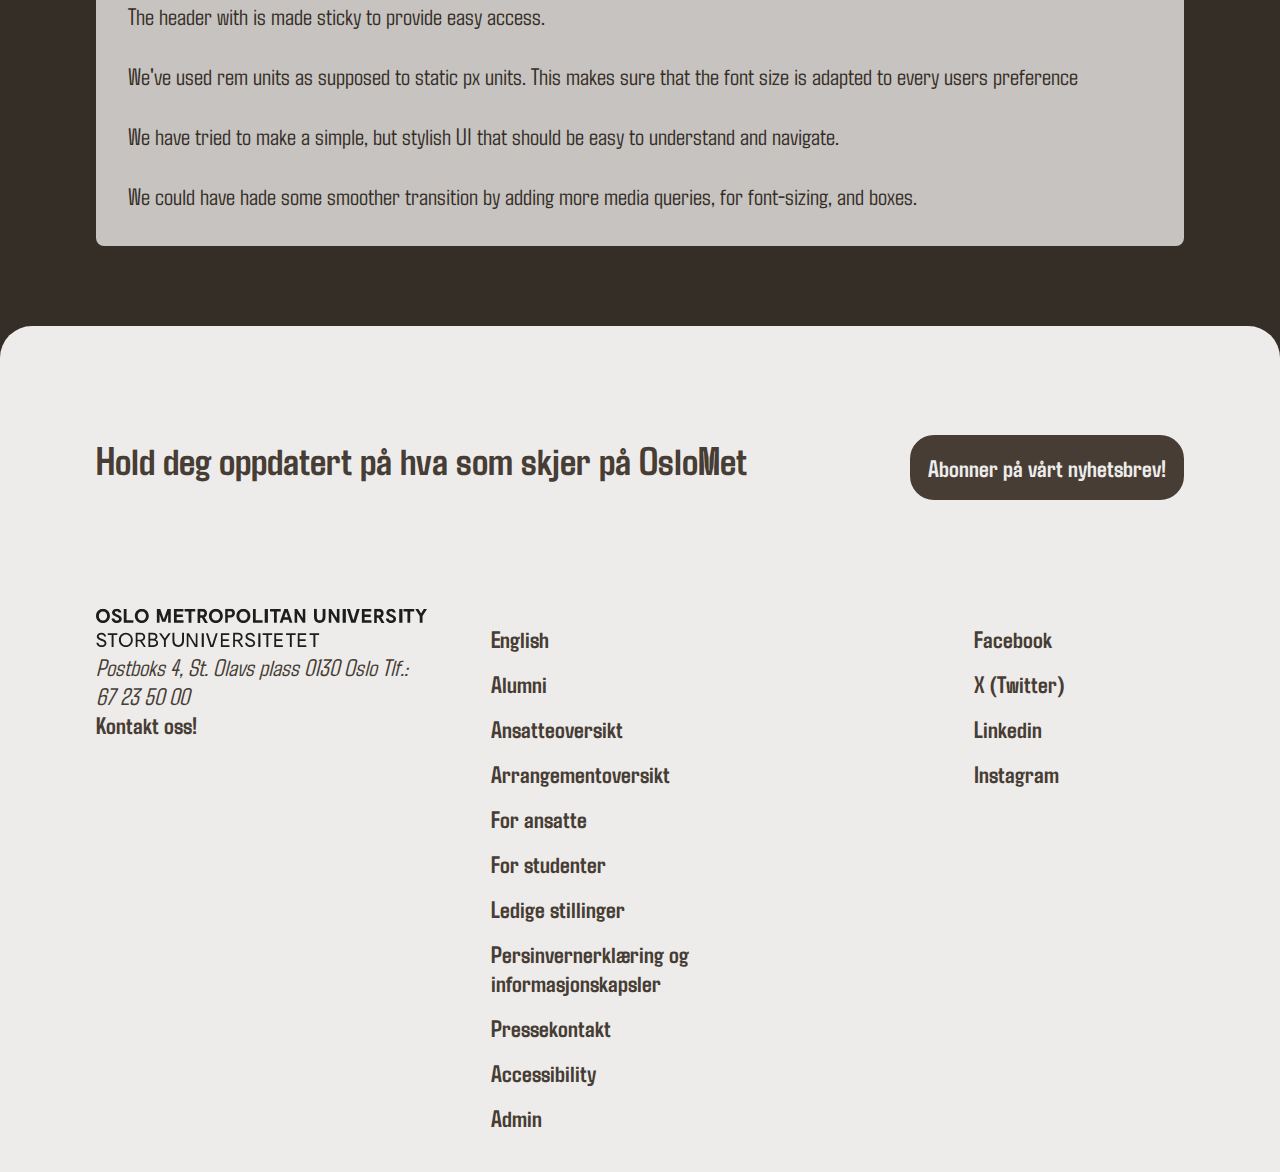
==== commit a84a64ba: "small last minute changes" ====
--- a/accessibility.html
+++ b/accessibility.html
@@ -37,7 +37,7 @@
                 we've use automated and manual tests to find liabilities on our site.
             Google lighthouse has been used to 
             execute automated tests </p>
-            <button class="button-secondary"><a href="https://developer.chrome.com/docs/lighthouse/overview/"></a>Take your own test!</button>
+            <a href="https://developer.chrome.com/docs/lighthouse/overview/"><button class="button-secondary">Read more about lighthouse!</button></a>
         </section>
 
         <section class="info-box box">
--- a/styling/stylesheet.css
+++ b/styling/stylesheet.css
@@ -109,6 +109,7 @@
     width: 100%;
     margin: 0;
     border-radius: var(--24px);
+    object-fit: cover;
 }
 
 /* Default style none for lists */
@@ -597,6 +598,7 @@
     }
 
     /* styling dropdown navbar menu. The menu is invisible when the toggle is unclicked */
+    /* makes the items place right under "header", this is because we don't want to effects the nav layout itself only bring the menu down*/
     .nav-items-wrapper {
         height: 28rem;
         position: absolute;
@@ -606,6 +608,7 @@
         width: 100%;
         background-color: var(--main-darker);
         z-index: 1000;
+        overflow-y: auto;
     }
 
     .activity .nav-items-wrapper {
